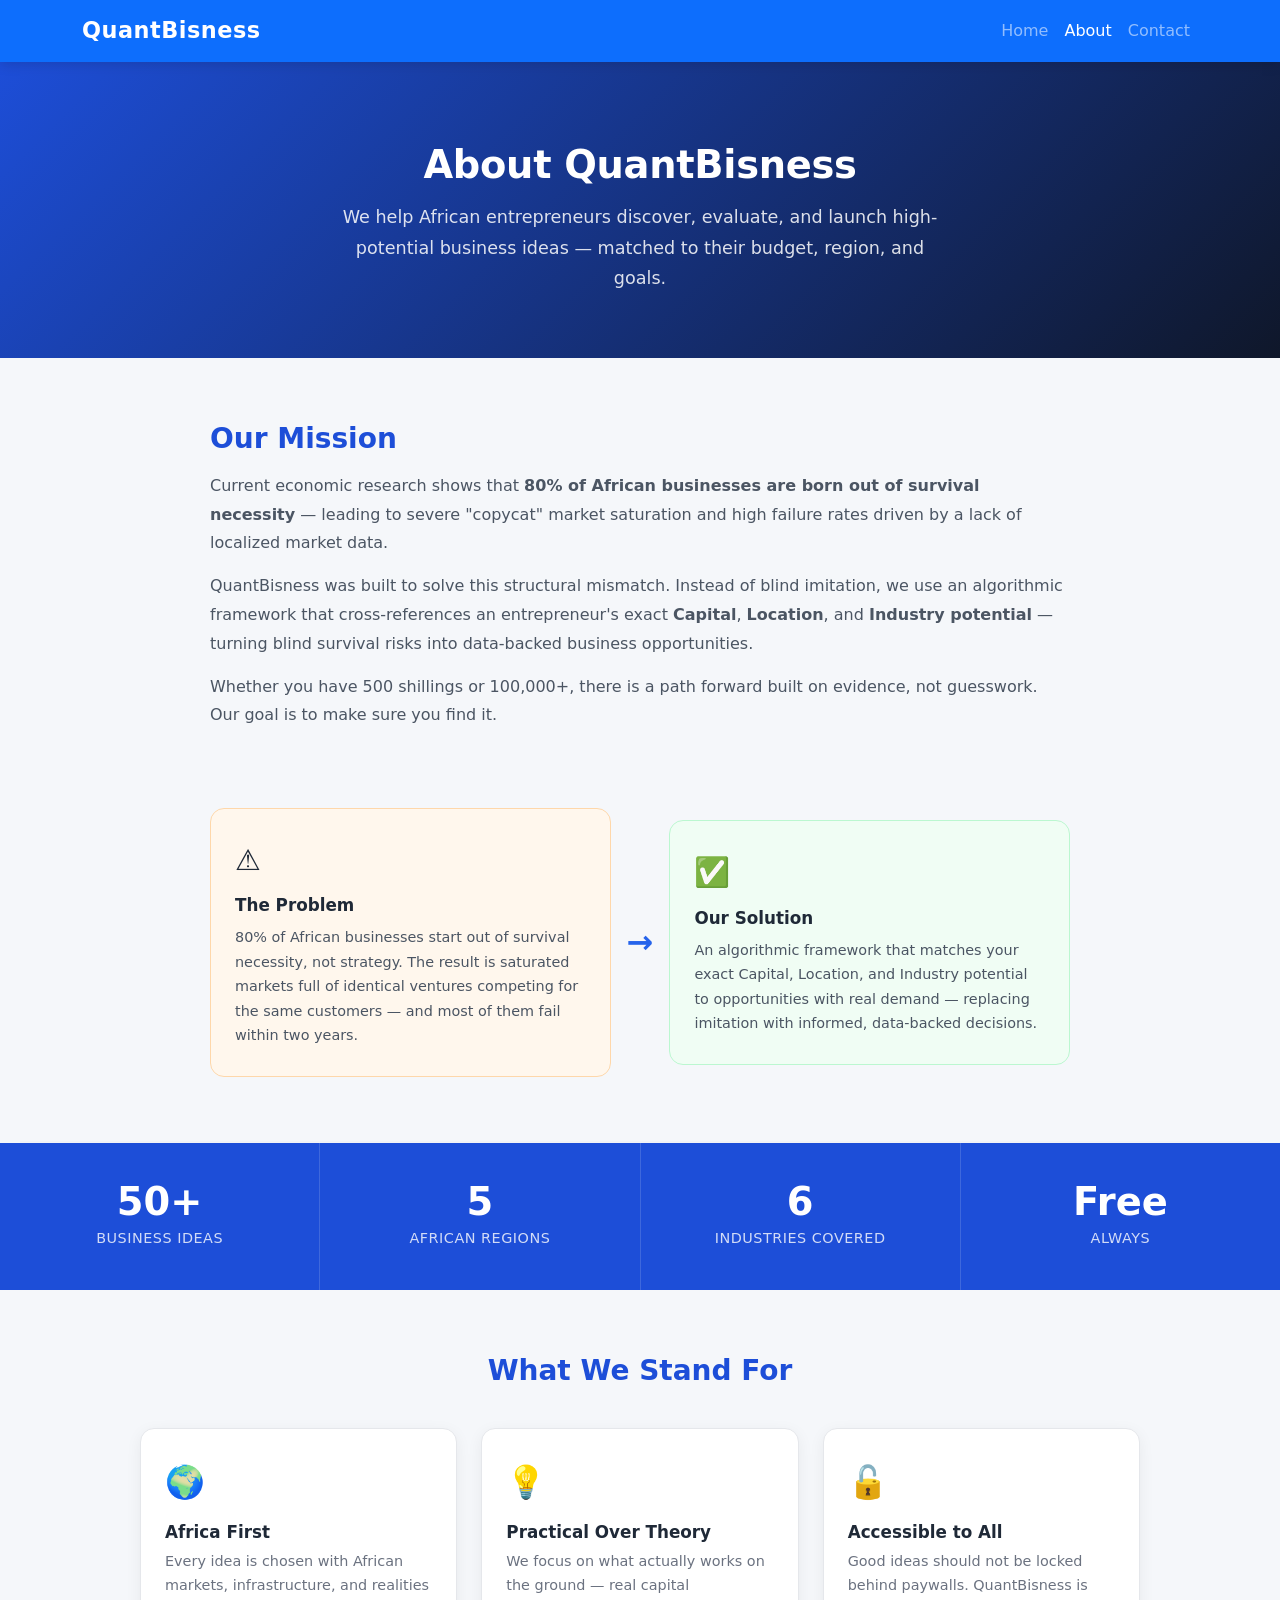
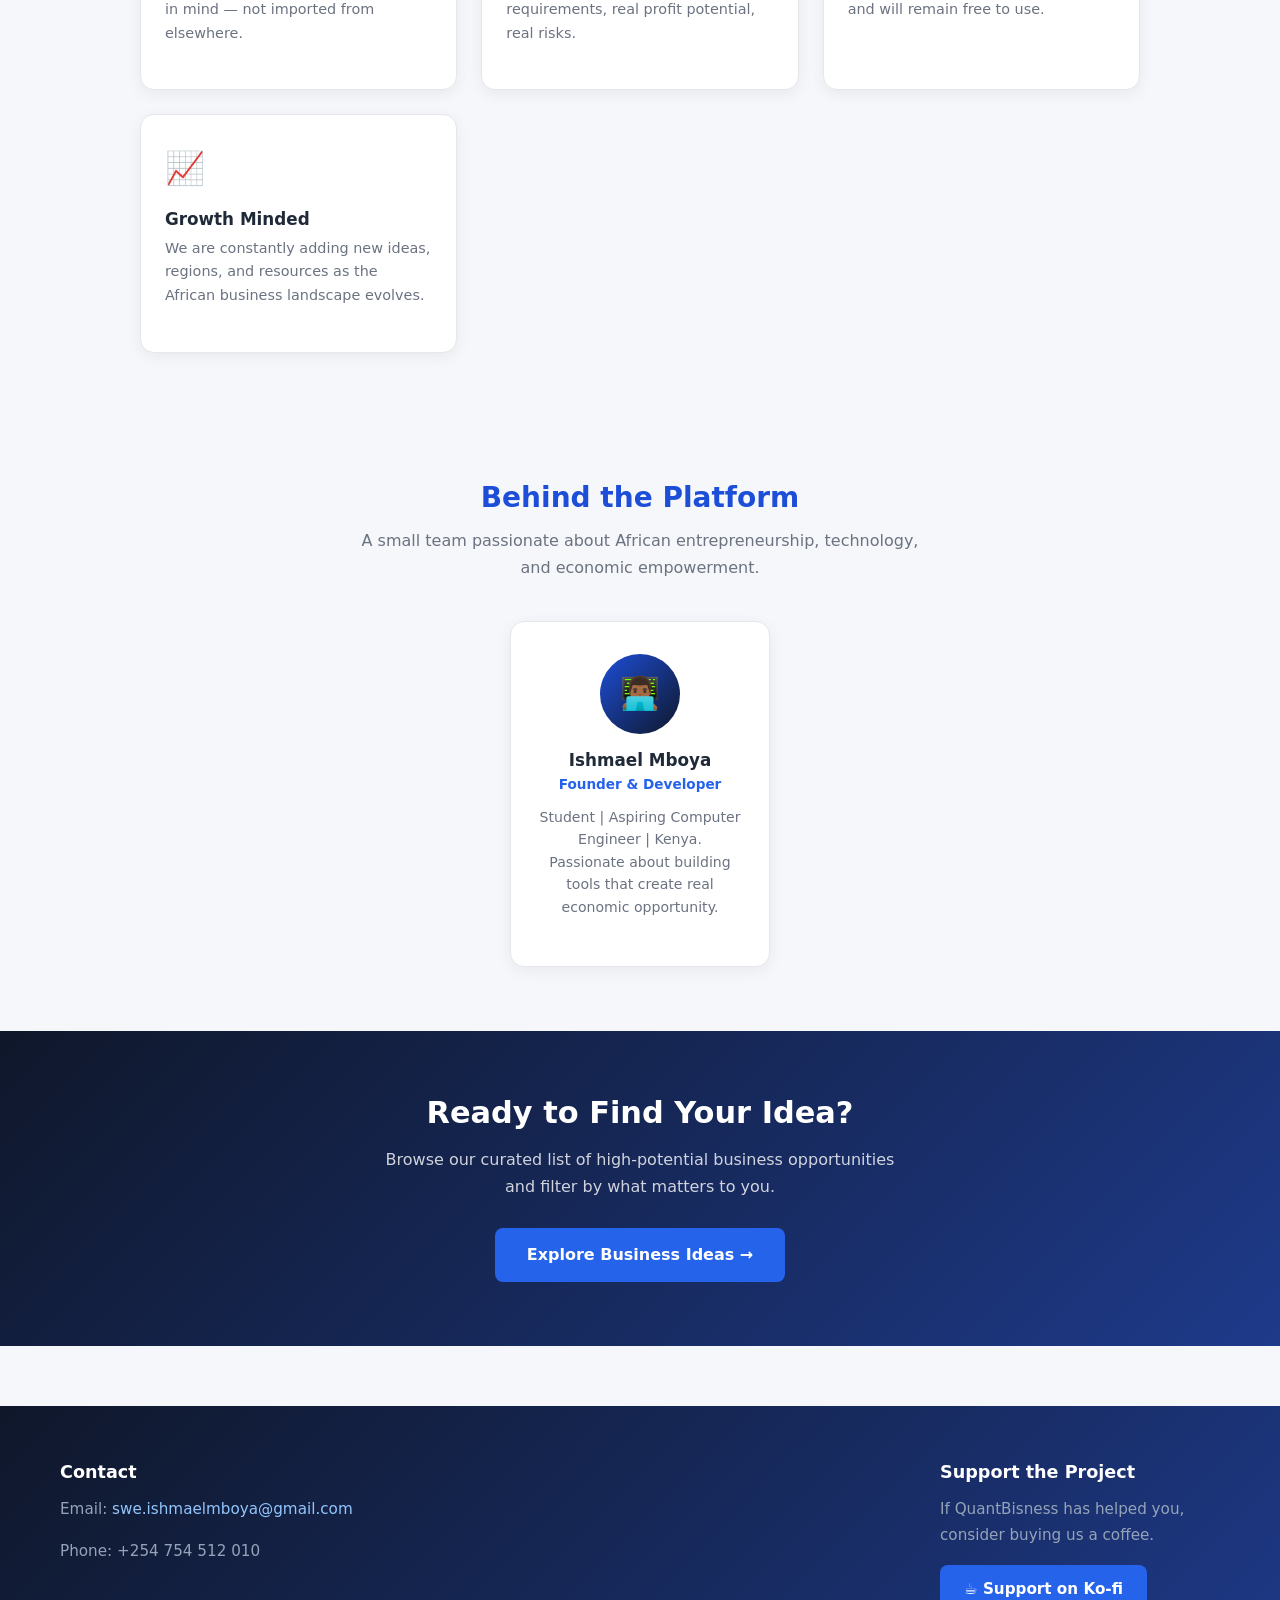
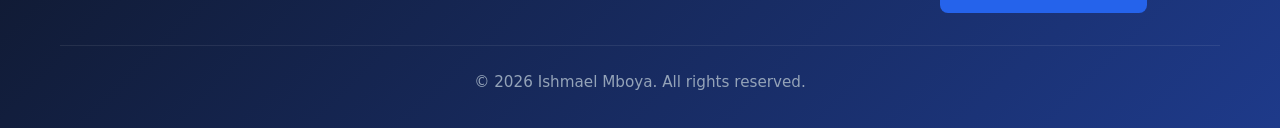
==== about.html @ 0c6d9328 "Add About page HTML structure This file contains the complete HTML structure for the About page of t" ====
<!DOCTYPE html>
<html lang="en">
<head>
  <meta charset="utf-8">
  <meta name="viewport" content="width=device-width, initial-scale=1">
  <title>About – QuantBisness</title>
  <link href="https://cdn.jsdelivr.net/npm/bootstrap@5.3.3/dist/css/bootstrap.min.css" rel="stylesheet">
  <link rel="stylesheet" href="styles.css">
  <style>
    /* ── About-page specific styles ── */

    .about-hero {
      background: linear-gradient(135deg, #1d4ed8 0%, #0f172a 100%);
      color: #fff;
      text-align: center;
      padding: 80px 20px 64px;
    }

    .about-hero h1 {
      font-size: 2.4rem;
      font-weight: 700;
      margin-bottom: 14px;
      letter-spacing: -0.3px;
    }

    .about-hero p {
      max-width: 600px;
      margin: 0 auto;
      font-size: 1.1rem;
      opacity: 0.85;
      line-height: 1.75;
    }

    /* ── Mission section ── */
    .about-section {
      max-width: 900px;
      margin: 0 auto;
      padding: 64px 20px;
    }

    .about-section h2 {
      font-size: 1.75rem;
      font-weight: 700;
      color: #1d4ed8;
      margin-bottom: 16px;
    }

    .about-section p {
      color: #4b5563;
      font-size: 1rem;
      line-height: 1.8;
      margin-bottom: 14px;
    }

    .divider {
      border: none;
      border-top: 2px solid #e5e7eb;
      margin: 0 20px;
    }

    /* ── Stats strip ── */
    .stats-strip {
      background: #1d4ed8;
      color: #fff;
      display: flex;
      justify-content: center;
      flex-wrap: wrap;
      gap: 0;
    }

    .stat-item {
      text-align: center;
      padding: 40px 48px;
      flex: 1;
      min-width: 160px;
      border-right: 1px solid rgba(255,255,255,0.15);
    }

    .stat-item:last-child {
      border-right: none;
    }

    .stat-number {
      font-size: 2.4rem;
      font-weight: 800;
      line-height: 1;
      margin-bottom: 6px;
    }

    .stat-label {
      font-size: 0.9rem;
      opacity: 0.8;
      text-transform: uppercase;
      letter-spacing: 0.5px;
    }

    /* ── Values grid ── */
    .values-section {
      background: #f5f7fa;
      padding: 64px 20px;
    }

    .values-section h2 {
      text-align: center;
      font-size: 1.75rem;
      font-weight: 700;
      color: #1d4ed8;
      margin-bottom: 40px;
    }

    .values-grid {
      display: grid;
      grid-template-columns: repeat(auto-fill, minmax(240px, 1fr));
      gap: 24px;
      max-width: 1000px;
      margin: 0 auto;
    }

    .value-card {
      background: #fff;
      border-radius: 14px;
      padding: 28px 24px;
      border: 1.5px solid #e5e7eb;
      box-shadow: 0 4px 16px rgba(0,0,0,0.06);
      transition: transform 0.2s ease, box-shadow 0.2s ease;
    }

    .value-card:hover {
      transform: translateY(-4px);
      box-shadow: 0 12px 30px rgba(0,0,0,0.1);
    }

    .value-icon {
      font-size: 2rem;
      margin-bottom: 14px;
    }

    .value-card h3 {
      font-size: 1.05rem;
      font-weight: 700;
      color: #1f2937;
      margin-bottom: 8px;
    }

    .value-card p {
      font-size: 0.9rem;
      color: #6b7280;
      line-height: 1.65;
    }

    /* ── Team section ── */
    .team-section {
      max-width: 900px;
      margin: 0 auto;
      padding: 64px 20px;
      text-align: center;
    }

    .team-section h2 {
      font-size: 1.75rem;
      font-weight: 700;
      color: #1d4ed8;
      margin-bottom: 12px;
    }

    .team-section > p {
      color: #6b7280;
      max-width: 560px;
      margin: 0 auto 40px;
      line-height: 1.7;
    }

    .team-grid {
      display: flex;
      justify-content: center;
      flex-wrap: wrap;
      gap: 32px;
    }

    .team-card {
      background: #fff;
      border-radius: 14px;
      padding: 32px 28px;
      border: 1.5px solid #e5e7eb;
      box-shadow: 0 4px 16px rgba(0,0,0,0.06);
      width: 260px;
      transition: transform 0.2s ease;
    }

    .team-card:hover {
      transform: translateY(-4px);
    }

    .team-avatar {
      width: 80px;
      height: 80px;
      border-radius: 50%;
      background: linear-gradient(135deg, #1d4ed8, #0f172a);
      display: flex;
      align-items: center;
      justify-content: center;
      font-size: 2rem;
      margin: 0 auto 16px;
      color: #fff;
    }

    .team-card h3 {
      font-size: 1.05rem;
      font-weight: 700;
      color: #1f2937;
      margin-bottom: 4px;
    }

    .team-card .role {
      font-size: 0.85rem;
      color: #2563eb;
      font-weight: 600;
      margin-bottom: 10px;
    }

    .team-card p {
      font-size: 0.88rem;
      color: #6b7280;
      line-height: 1.6;
    }

    /* ── CTA banner ── */
    .about-cta {
      background: linear-gradient(135deg, #0f172a 0%, #1e3a8a 100%);
      color: #fff;
      text-align: center;
      padding: 64px 20px;
    }

    .about-cta h2 {
      font-size: 1.9rem;
      font-weight: 700;
      margin-bottom: 14px;
    }

    .about-cta p {
      opacity: 0.8;
      max-width: 520px;
      margin: 0 auto 28px;
      font-size: 1rem;
      line-height: 1.7;
    }

    .about-cta .btn-primary {
      font-size: 1rem;
      padding: 14px 32px;
    }

    /* ── Problem / Solution ── */
    .problem-solution {
      display: flex;
      align-items: center;
      justify-content: center;
      gap: 16px;
      flex-wrap: wrap;
      max-width: 900px;
      margin: 0 auto;
      padding: 0 20px 64px;
    }

    .ps-card {
      flex: 1;
      min-width: 240px;
      border-radius: 14px;
      padding: 28px 24px;
      border: 1.5px solid #e5e7eb;
    }

    .ps-card.problem {
      background: #fff7ed;
      border-color: #fed7aa;
    }

    .ps-card.solution {
      background: #f0fdf4;
      border-color: #bbf7d0;
    }

    .ps-icon {
      font-size: 1.8rem;
      margin-bottom: 12px;
    }

    .ps-card h3 {
      font-size: 1.05rem;
      font-weight: 700;
      margin-bottom: 10px;
      color: #1f2937;
    }

    .ps-card p {
      font-size: 0.9rem;
      color: #4b5563;
      line-height: 1.7;
      margin: 0;
    }

    .ps-arrow {
      font-size: 2rem;
      color: #2563eb;
      font-weight: 700;
      flex-shrink: 0;
    }

    @media (max-width: 640px) {
      .about-hero h1 { font-size: 1.7rem; }
      .stat-item { padding: 30px 24px; }
      .about-cta h2 { font-size: 1.5rem; }
      .ps-arrow { transform: rotate(90deg); }
    }
  </style>
</head>
<body>

  <!-- ── Navbar ──────────────────────────────────────────── -->
  <nav class="navbar navbar-expand-lg navbar-dark bg-primary">
    <div class="container">
      <a class="navbar-brand" href="index.html">QuantBisness</a>

      <button class="navbar-toggler" type="button"
        data-bs-toggle="collapse"
        data-bs-target="#mainNav"
        aria-controls="mainNav"
        aria-expanded="false"
        aria-label="Toggle navigation">
        <span class="navbar-toggler-icon"></span>
      </button>

      <div class="collapse navbar-collapse" id="mainNav">
        <ul class="navbar-nav ms-auto">
          <li class="nav-item"><a class="nav-link" href="index.html">Home</a></li>
          <li class="nav-item"><a class="nav-link active" aria-current="page" href="about.html">About</a></li>
          <li class="nav-item"><a class="nav-link" href="index.html#contact">Contact</a></li>
        </ul>
      </div>
    </div>
  </nav>

  <!-- ── Hero ────────────────────────────────────────────── -->
  <section class="about-hero">
    <h1>About QuantBisness</h1>
    <p>
      We help African entrepreneurs discover, evaluate, and launch
      high-potential business ideas — matched to their budget, region, and goals.
    </p>
  </section>

  <!-- ── Mission ─────────────────────────────────────────── -->
  <section class="about-section">
    <h2>Our Mission</h2>
    <p>
      Current economic research shows that <strong>80% of African businesses are born out of
      survival necessity</strong> — leading to severe "copycat" market saturation and high failure
      rates driven by a lack of localized market data.
    </p>
    <p>
      QuantBisness was built to solve this structural mismatch. Instead of blind imitation,
      we use an algorithmic framework that cross-references an entrepreneur's exact
      <strong>Capital</strong>, <strong>Location</strong>, and <strong>Industry potential</strong>
      — turning blind survival risks into data-backed business opportunities.
    </p>
    <p>
      Whether you have 500 shillings or 100,000+, there is a path forward built on evidence,
      not guesswork. Our goal is to make sure you find it.
    </p>
  </section>

  <!-- ── Problem / Solution ──────────────────────────────── -->
  <div class="problem-solution">
    <div class="ps-card problem">
      <div class="ps-icon">⚠️</div>
      <h3>The Problem</h3>
      <p>
        80% of African businesses start out of survival necessity, not strategy.
        The result is saturated markets full of identical ventures competing for
        the same customers — and most of them fail within two years.
      </p>
    </div>
    <div class="ps-arrow">→</div>
    <div class="ps-card solution">
      <div class="ps-icon">✅</div>
      <h3>Our Solution</h3>
      <p>
        An algorithmic framework that matches your exact Capital, Location, and
        Industry potential to opportunities with real demand — replacing imitation
        with informed, data-backed decisions.
      </p>
    </div>
  </div>

  <hr class="divider">

  <!-- ── Stats ───────────────────────────────────────────── -->
  <div class="stats-strip">
    <div class="stat-item">
      <div class="stat-number">50+</div>
      <div class="stat-label">Business Ideas</div>
    </div>
    <div class="stat-item">
      <div class="stat-number">5</div>
      <div class="stat-label">African Regions</div>
    </div>
    <div class="stat-item">
      <div class="stat-number">6</div>
      <div class="stat-label">Industries Covered</div>
    </div>
    <div class="stat-item">
      <div class="stat-number">Free</div>
      <div class="stat-label">Always</div>
    </div>
  </div>

  <!-- ── Values ──────────────────────────────────────────── -->
  <div class="values-section">
    <h2>What We Stand For</h2>
    <div class="values-grid">
      <div class="value-card">
        <div class="value-icon">🌍</div>
        <h3>Africa First</h3>
        <p>Every idea is chosen with African markets, infrastructure, and realities in mind — not imported from elsewhere.</p>
      </div>
      <div class="value-card">
        <div class="value-icon">💡</div>
        <h3>Practical Over Theory</h3>
        <p>We focus on what actually works on the ground — real capital requirements, real profit potential, real risks.</p>
      </div>
      <div class="value-card">
        <div class="value-icon">🔓</div>
        <h3>Accessible to All</h3>
        <p>Good ideas should not be locked behind paywalls. QuantBisness is and will remain free to use.</p>
      </div>
      <div class="value-card">
        <div class="value-icon">📈</div>
        <h3>Growth Minded</h3>
        <p>We are constantly adding new ideas, regions, and resources as the African business landscape evolves.</p>
      </div>
    </div>
  </div>

  <!-- ── Team ────────────────────────────────────────────── -->
  <section class="team-section">
    <h2>Behind the Platform</h2>
    <p>A small team passionate about African entrepreneurship, technology, and economic empowerment.</p>

    <div class="team-grid">
      <div class="team-card">
        <div class="team-avatar">👨🏾‍💻</div>
        <h3>Ishmael Mboya</h3>
        <div class="role">Founder & Developer</div>
        <p>Student | Aspiring Computer Engineer | Kenya. Passionate about building tools that create real economic opportunity.</p>
      </div>
    </div>
  </section>

  <!-- ── CTA ─────────────────────────────────────────────── -->
  <div class="about-cta">
    <h2>Ready to Find Your Idea?</h2>
    <p>Browse our curated list of high-potential business opportunities and filter by what matters to you.</p>
    <a href="index.html">
      <button class="btn-primary">Explore Business Ideas →</button>
    </a>
  </div>

  <!-- ── Footer ───────────────────────────────────────────── -->
  <footer class="footer" id="contact">
    <div class="footer-content">
      <div>
        <h3>Contact</h3>
        <p>Email: <a href="mailto:swe.ishmaelmboya@gmail.com">swe.ishmaelmboya@gmail.com</a></p>
        <p>Phone: +254 754 512 010</p>
      </div>

      <div class="cta">
        <h3>Support the Project</h3>
        <p>If QuantBisness has helped you, consider buying us a coffee.</p>
        <a href="https://ko-fi.com/ishmaelquant" target="_blank" rel="noopener noreferrer">
          <button class="btn-primary">☕ Support on Ko-fi</button>
        </a>
      </div>
    </div>

    <p class="copyright">© 2026 Ishmael Mboya. All rights reserved.</p>
  </footer>

  <script src="https://cdn.jsdelivr.net/npm/bootstrap@5.3.3/dist/js/bootstrap.bundle.min.js"></script>
</body>
</html>
---- styles.css ----
/* ── Reset & Base ─────────────────────────────────────────── */
*, *::before, *::after {
  box-sizing: border-box;
  margin: 0;
  padding: 0;
}

body {
  font-family: 'Segoe UI', system-ui, -apple-system, sans-serif;
  background: #f5f7fa;
  color: #1f2937;
  line-height: 1.6;
}

/* ── Navbar ───────────────────────────────────────────────── */
.navbar {
  box-shadow: 0 2px 12px rgba(0, 0, 0, 0.15);
}

.navbar-brand {
  font-size: 1.4rem;
  font-weight: 700;
  letter-spacing: 0.5px;
}

/* ── Hero / Search Section ────────────────────────────────── */
.search-info {
  background: linear-gradient(135deg, #1d4ed8 0%, #0f172a 100%);
  color: #fff;
  text-align: center;
  padding: 64px 20px 48px;
}

.search-info h1 {
  font-size: 2.2rem;
  font-weight: 700;
  margin-bottom: 12px;
  letter-spacing: -0.3px;
}

.search-text {
  max-width: 640px;
  margin: 0 auto 8px;
  font-size: 1.05rem;
  opacity: 0.88;
  line-height: 1.7;
}

.search-info .top-results-note {
  font-size: 0.9rem;
  opacity: 0.7;
  margin-bottom: 28px;
}

.search-box {
  display: flex;
  margin: 0 auto;
  max-width: 560px;
  border-radius: 10px;
  overflow: hidden;
  box-shadow: 0 4px 20px rgba(0, 0, 0, 0.25);
}

.search-box input {
  flex: 1;
  padding: 14px 18px;
  font-size: 1rem;
  border: none;
  outline: none;
  color: #1f2937;
}

.search-box button {
  padding: 14px 22px;
  background: #2563eb;
  color: #fff;
  border: none;
  font-size: 1.1rem;
  cursor: pointer;
  transition: background 0.2s ease;
}

.search-box button:hover {
  background: #1d4ed8;
}

/* ── Filter Bar ───────────────────────────────────────────── */
.filter-bar {
  display: flex;
  gap: 12px;
  justify-content: center;
  flex-wrap: wrap;
  padding: 20px 20px 8px;
  background: #fff;
  border-bottom: 1px solid #e5e7eb;
  position: sticky;
  top: 0;
  z-index: 10;
  box-shadow: 0 2px 8px rgba(0, 0, 0, 0.06);
}

.filter-bar select {
  padding: 10px 14px;
  min-width: 165px;
  border: 1.5px solid #d1d5db;
  border-radius: 8px;
  background: #fff;
  font-size: 0.9rem;
  color: #374151;
  cursor: pointer;
  transition: border-color 0.2s ease, box-shadow 0.2s ease;
  appearance: none;
  background-image: url("data:image/svg+xml,%3Csvg xmlns='http://www.w3.org/2000/svg' width='12' height='12' viewBox='0 0 12 12'%3E%3Cpath fill='%236b7280' d='M6 8L1 3h10z'/%3E%3C/svg%3E");
  background-repeat: no-repeat;
  background-position: right 12px center;
  padding-right: 32px;
}

.filter-bar select:focus {
  border-color: #2563eb;
  box-shadow: 0 0 0 3px rgba(37, 99, 235, 0.15);
  outline: none;
}

/* ── Cards Grid ───────────────────────────────────────────── */
.idea-grid {
  display: grid;
  grid-template-columns: repeat(auto-fill, minmax(280px, 1fr));
  gap: 24px;
  max-width: 1160px;
  margin: 0 auto;
  padding: 32px 20px 0;
}

.idea-grid:last-of-type {
  padding-bottom: 48px;
}

/* ── Individual Card ──────────────────────────────────────── */
.idea-card {
  background: #fff;
  border-radius: 14px;
  overflow: hidden;
  box-shadow: 0 4px 16px rgba(0, 0, 0, 0.07);
  border: 1.5px solid #e5e7eb;
  transition: transform 0.25s ease, box-shadow 0.25s ease, border-color 0.25s ease;
  display: flex;
  flex-direction: column;
}

.idea-card:hover {
  transform: translateY(-6px);
  box-shadow: 0 16px 40px rgba(0, 0, 0, 0.13);
  border-color: #2563eb;
}

.idea-card img {
  width: 100%;
  height: 180px;
  object-fit: cover;
}

.idea-content {
  padding: 18px 16px 20px;
  display: flex;
  flex-direction: column;
  flex: 1;
}

.idea-content h3 {
  font-size: 1.05rem;
  font-weight: 700;
  color: #1d4ed8;
  margin-bottom: 8px;
}

.idea-content p {
  font-size: 0.88rem;
  color: #6b7280;
  line-height: 1.65;
  flex: 1;
  margin-bottom: 16px;
  display: -webkit-box;
  -webkit-line-clamp: 3;
  -webkit-box-orient: vertical;
  overflow: hidden;
}

.idea-btn {
  display: inline-block;
  padding: 9px 16px;
  background: #2563eb;
  color: #fff;
  border-radius: 8px;
  font-size: 0.85rem;
  font-weight: 600;
  text-decoration: none;
  text-align: center;
  transition: background 0.2s ease, transform 0.15s ease;
  align-self: flex-start;
}

.idea-btn:hover {
  background: #1d4ed8;
  transform: translateY(-1px);
  color: #fff;
}

/* ── No Results Message ───────────────────────────────────── */
#no-results {
  text-align: center;
  padding: 60px 20px;
  color: #9ca3af;
  font-size: 1.1rem;
  display: none;
  grid-column: 1 / -1;
}

/* ── Footer ───────────────────────────────────────────────── */
.footer {
  background: linear-gradient(135deg, #0f172a 0%, #1e3a8a 100%);
  color: #e2e8f0;
  padding: 56px 40px 32px;
  margin-top: 60px;
}

.footer-content {
  display: flex;
  justify-content: space-between;
  flex-wrap: wrap;
  gap: 32px;
  max-width: 1160px;
  margin: 0 auto 32px;
}

.footer h3 {
  font-size: 1.1rem;
  font-weight: 700;
  color: #fff;
  margin-bottom: 14px;
}

.footer p {
  line-height: 1.7;
  color: #94a3b8;
  font-size: 0.95rem;
}

.footer a {
  color: #93c5fd;
  text-decoration: none;
}

.footer a:hover {
  color: #fff;
}

.cta p {
  max-width: 280px;
  margin-bottom: 16px;
}

.btn-primary {
  background: #2563eb;
  color: #fff;
  border: none;
  padding: 12px 24px;
  border-radius: 8px;
  font-size: 0.95rem;
  font-weight: 600;
  cursor: pointer;
  transition: background 0.2s ease, transform 0.15s ease;
}

.btn-primary:hover {
  background: #1d4ed8;
  transform: translateY(-1px);
}

.copyright {
  text-align: center;
  color: #64748b;
  font-size: 0.85rem;
  padding-top: 24px;
  border-top: 1px solid rgba(255, 255, 255, 0.08);
  max-width: 1160px;
  margin: 0 auto;
}

/* ── Responsive ───────────────────────────────────────────── */
@media (max-width: 640px) {
  .search-info {
    padding: 48px 16px 36px;
  }

  .search-info h1 {
    font-size: 1.6rem;
  }

  .footer {
    padding: 40px 20px 24px;
  }

  .footer-content {
    flex-direction: column;
  }
}
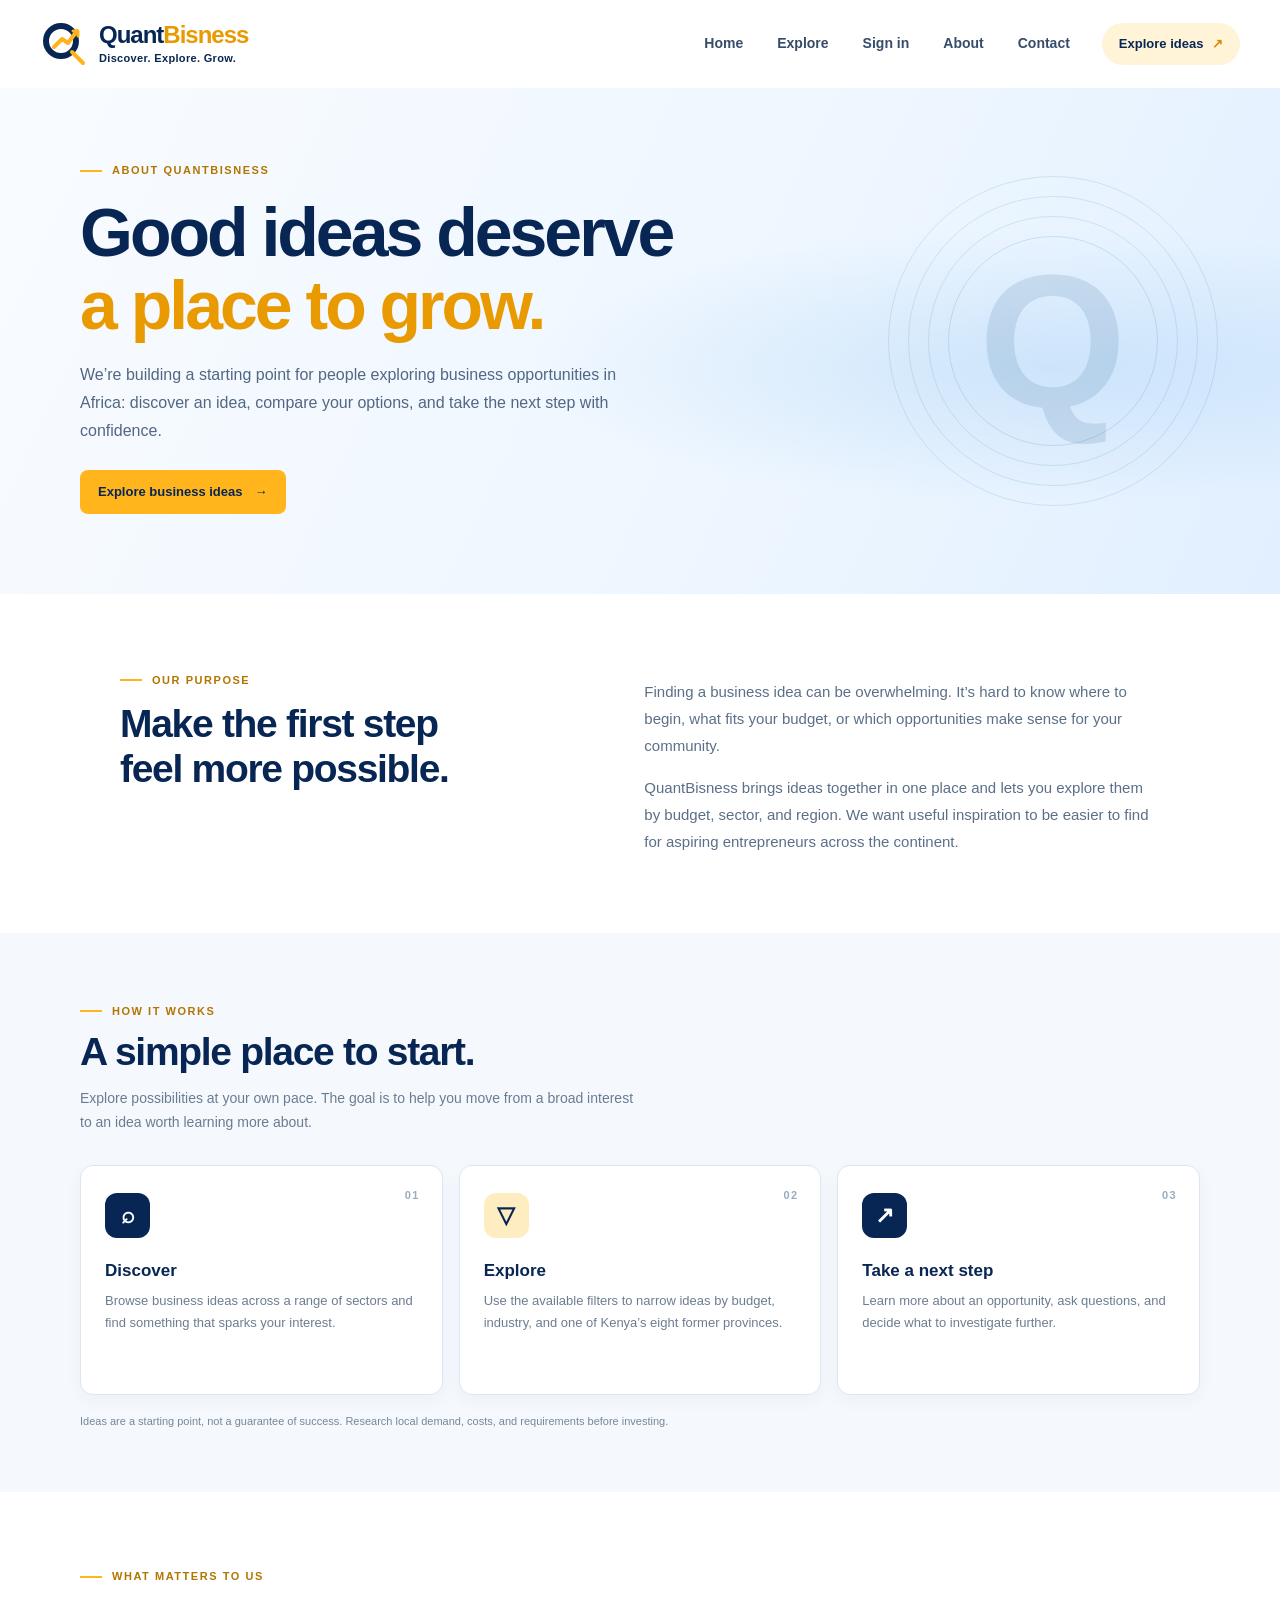
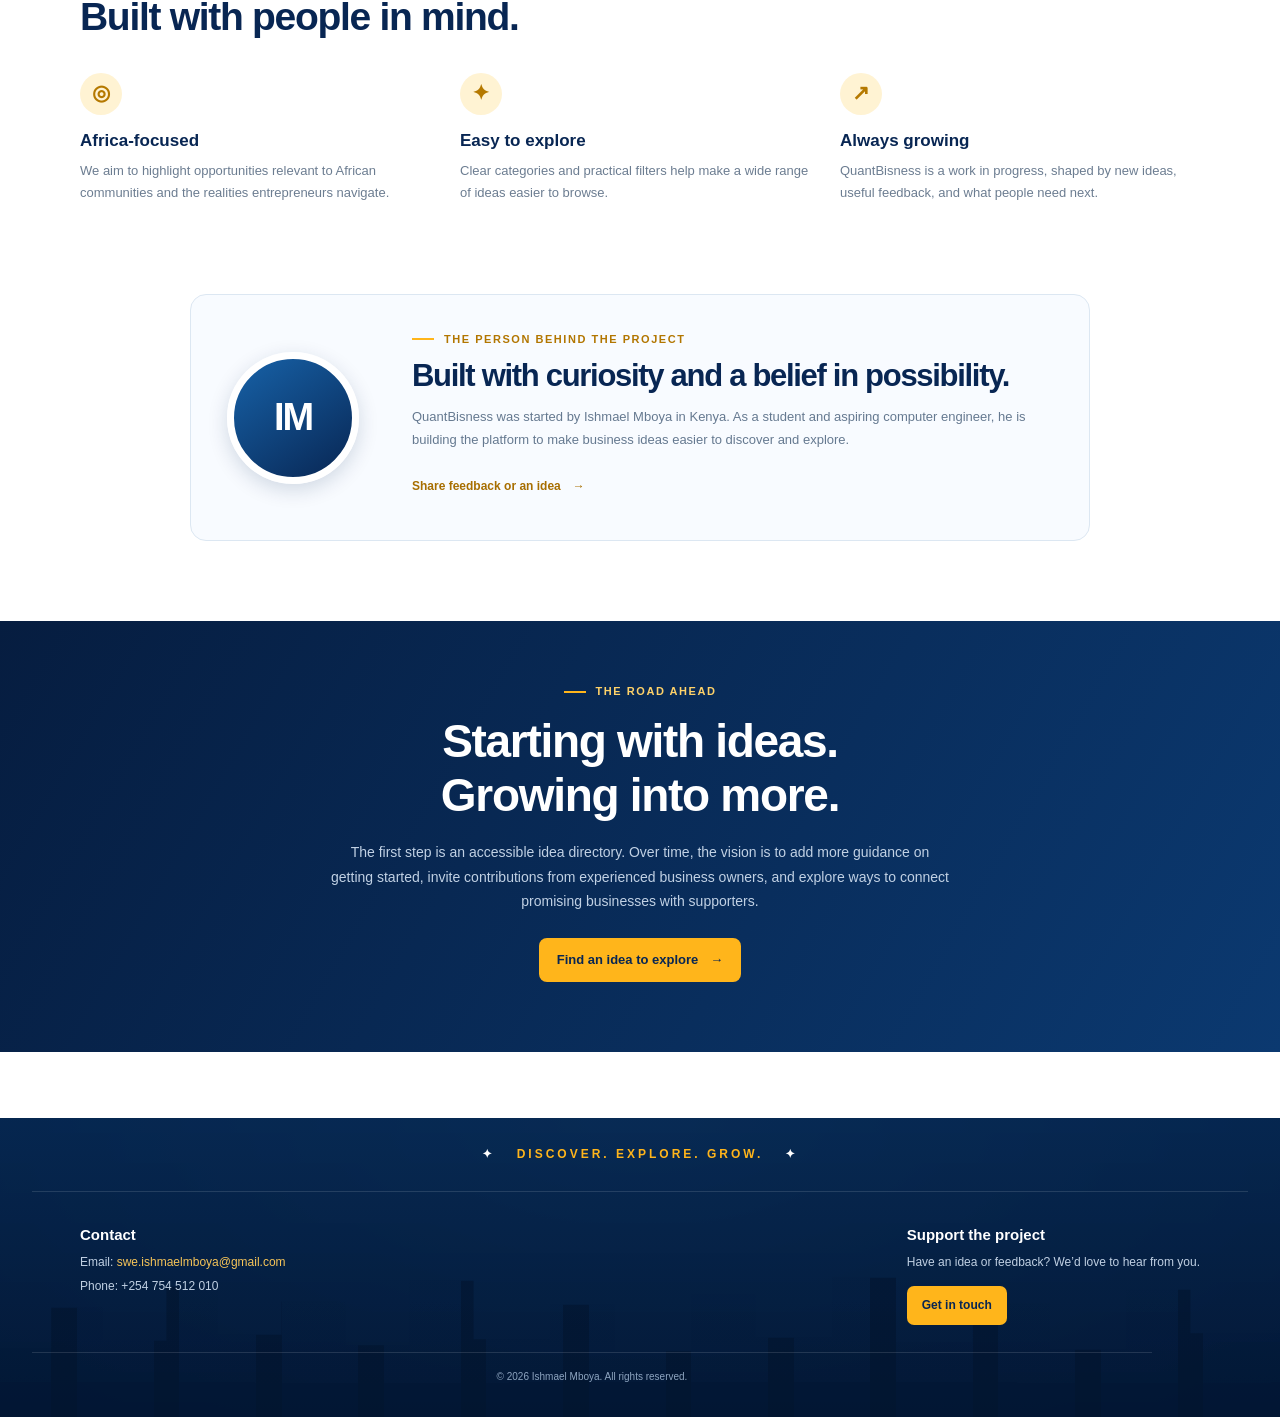
==== commit 1a4bd2fb: "Updated the website to its core function: exploring ideas ans seeing how to set them up" ====
--- a/about.html
+++ b/about.html
@@ -3,490 +3,148 @@
 <head>
   <meta charset="utf-8">
   <meta name="viewport" content="width=device-width, initial-scale=1">
-  <title>About – QuantBisness</title>
-  <link href="https://cdn.jsdelivr.net/npm/bootstrap@5.3.3/dist/css/bootstrap.min.css" rel="stylesheet">
+  <meta name="description" content="Learn about QuantBisness, a project helping people discover and explore business ideas for African markets.">
+  <title>About QuantBisness | Discover. Explore. Grow.</title>
+  <link rel="canonical" href="https://ishmael-quant.github.io/QuantBisness/about.html">
+  <meta property="og:type" content="website">
+  <meta property="og:site_name" content="QuantBisness">
+  <meta property="og:title" content="About QuantBisness | Discover. Explore. Grow.">
+  <meta property="og:description" content="Learn about QuantBisness, a project helping people discover and explore business ideas for African markets.">
+  <meta property="og:url" content="https://ishmael-quant.github.io/QuantBisness/about.html">
   <link rel="stylesheet" href="styles.css">
-  <style>
-    /* ── About-page specific styles ── */
-
-    .about-hero {
-      background: linear-gradient(135deg, #1d4ed8 0%, #0f172a 100%);
-      color: #fff;
-      text-align: center;
-      padding: 80px 20px 64px;
-    }
-
-    .about-hero h1 {
-      font-size: 2.4rem;
-      font-weight: 700;
-      margin-bottom: 14px;
-      letter-spacing: -0.3px;
-    }
-
-    .about-hero p {
-      max-width: 600px;
-      margin: 0 auto;
-      font-size: 1.1rem;
-      opacity: 0.85;
-      line-height: 1.75;
-    }
-
-    /* ── Mission section ── */
-    .about-section {
-      max-width: 900px;
-      margin: 0 auto;
-      padding: 64px 20px;
-    }
-
-    .about-section h2 {
-      font-size: 1.75rem;
-      font-weight: 700;
-      color: #1d4ed8;
-      margin-bottom: 16px;
-    }
-
-    .about-section p {
-      color: #4b5563;
-      font-size: 1rem;
-      line-height: 1.8;
-      margin-bottom: 14px;
-    }
-
-    .divider {
-      border: none;
-      border-top: 2px solid #e5e7eb;
-      margin: 0 20px;
-    }
-
-    /* ── Stats strip ── */
-    .stats-strip {
-      background: #1d4ed8;
-      color: #fff;
-      display: flex;
-      justify-content: center;
-      flex-wrap: wrap;
-      gap: 0;
-    }
-
-    .stat-item {
-      text-align: center;
-      padding: 40px 48px;
-      flex: 1;
-      min-width: 160px;
-      border-right: 1px solid rgba(255,255,255,0.15);
-    }
-
-    .stat-item:last-child {
-      border-right: none;
-    }
-
-    .stat-number {
-      font-size: 2.4rem;
-      font-weight: 800;
-      line-height: 1;
-      margin-bottom: 6px;
-    }
-
-    .stat-label {
-      font-size: 0.9rem;
-      opacity: 0.8;
-      text-transform: uppercase;
-      letter-spacing: 0.5px;
-    }
-
-    /* ── Values grid ── */
-    .values-section {
-      background: #f5f7fa;
-      padding: 64px 20px;
-    }
-
-    .values-section h2 {
-      text-align: center;
-      font-size: 1.75rem;
-      font-weight: 700;
-      color: #1d4ed8;
-      margin-bottom: 40px;
-    }
-
-    .values-grid {
-      display: grid;
-      grid-template-columns: repeat(auto-fill, minmax(240px, 1fr));
-      gap: 24px;
-      max-width: 1000px;
-      margin: 0 auto;
-    }
-
-    .value-card {
-      background: #fff;
-      border-radius: 14px;
-      padding: 28px 24px;
-      border: 1.5px solid #e5e7eb;
-      box-shadow: 0 4px 16px rgba(0,0,0,0.06);
-      transition: transform 0.2s ease, box-shadow 0.2s ease;
-    }
-
-    .value-card:hover {
-      transform: translateY(-4px);
-      box-shadow: 0 12px 30px rgba(0,0,0,0.1);
-    }
-
-    .value-icon {
-      font-size: 2rem;
-      margin-bottom: 14px;
-    }
-
-    .value-card h3 {
-      font-size: 1.05rem;
-      font-weight: 700;
-      color: #1f2937;
-      margin-bottom: 8px;
-    }
-
-    .value-card p {
-      font-size: 0.9rem;
-      color: #6b7280;
-      line-height: 1.65;
-    }
-
-    /* ── Team section ── */
-    .team-section {
-      max-width: 900px;
-      margin: 0 auto;
-      padding: 64px 20px;
-      text-align: center;
-    }
-
-    .team-section h2 {
-      font-size: 1.75rem;
-      font-weight: 700;
-      color: #1d4ed8;
-      margin-bottom: 12px;
-    }
-
-    .team-section > p {
-      color: #6b7280;
-      max-width: 560px;
-      margin: 0 auto 40px;
-      line-height: 1.7;
-    }
-
-    .team-grid {
-      display: flex;
-      justify-content: center;
-      flex-wrap: wrap;
-      gap: 32px;
-    }
-
-    .team-card {
-      background: #fff;
-      border-radius: 14px;
-      padding: 32px 28px;
-      border: 1.5px solid #e5e7eb;
-      box-shadow: 0 4px 16px rgba(0,0,0,0.06);
-      width: 260px;
-      transition: transform 0.2s ease;
-    }
-
-    .team-card:hover {
-      transform: translateY(-4px);
-    }
-
-    .team-avatar {
-      width: 80px;
-      height: 80px;
-      border-radius: 50%;
-      background: linear-gradient(135deg, #1d4ed8, #0f172a);
-      display: flex;
-      align-items: center;
-      justify-content: center;
-      font-size: 2rem;
-      margin: 0 auto 16px;
-      color: #fff;
-    }
-
-    .team-card h3 {
-      font-size: 1.05rem;
-      font-weight: 700;
-      color: #1f2937;
-      margin-bottom: 4px;
-    }
-
-    .team-card .role {
-      font-size: 0.85rem;
-      color: #2563eb;
-      font-weight: 600;
-      margin-bottom: 10px;
-    }
-
-    .team-card p {
-      font-size: 0.88rem;
-      color: #6b7280;
-      line-height: 1.6;
-    }
-
-    /* ── CTA banner ── */
-    .about-cta {
-      background: linear-gradient(135deg, #0f172a 0%, #1e3a8a 100%);
-      color: #fff;
-      text-align: center;
-      padding: 64px 20px;
-    }
-
-    .about-cta h2 {
-      font-size: 1.9rem;
-      font-weight: 700;
-      margin-bottom: 14px;
-    }
-
-    .about-cta p {
-      opacity: 0.8;
-      max-width: 520px;
-      margin: 0 auto 28px;
-      font-size: 1rem;
-      line-height: 1.7;
-    }
-
-    .about-cta .btn-primary {
-      font-size: 1rem;
-      padding: 14px 32px;
-    }
-
-    /* ── Problem / Solution ── */
-    .problem-solution {
-      display: flex;
-      align-items: center;
-      justify-content: center;
-      gap: 16px;
-      flex-wrap: wrap;
-      max-width: 900px;
-      margin: 0 auto;
-      padding: 0 20px 64px;
-    }
-
-    .ps-card {
-      flex: 1;
-      min-width: 240px;
-      border-radius: 14px;
-      padding: 28px 24px;
-      border: 1.5px solid #e5e7eb;
-    }
-
-    .ps-card.problem {
-      background: #fff7ed;
-      border-color: #fed7aa;
-    }
-
-    .ps-card.solution {
-      background: #f0fdf4;
-      border-color: #bbf7d0;
-    }
-
-    .ps-icon {
-      font-size: 1.8rem;
-      margin-bottom: 12px;
-    }
-
-    .ps-card h3 {
-      font-size: 1.05rem;
-      font-weight: 700;
-      margin-bottom: 10px;
-      color: #1f2937;
-    }
-
-    .ps-card p {
-      font-size: 0.9rem;
-      color: #4b5563;
-      line-height: 1.7;
-      margin: 0;
-    }
-
-    .ps-arrow {
-      font-size: 2rem;
-      color: #2563eb;
-      font-weight: 700;
-      flex-shrink: 0;
-    }
-
-    @media (max-width: 640px) {
-      .about-hero h1 { font-size: 1.7rem; }
-      .stat-item { padding: 30px 24px; }
-      .about-cta h2 { font-size: 1.5rem; }
-      .ps-arrow { transform: rotate(90deg); }
-    }
-  </style>
 </head>
 <body>
+  <header class="site-header">
+    <a class="brand" href="index.html" aria-label="QuantBisness home">
+      <span class="brand-mark" aria-hidden="true">
+        <svg viewBox="0 0 48 48" role="img">
+          <circle cx="21" cy="21" r="15" fill="none" stroke="currentColor" stroke-width="6"/>
+          <path d="m32 32 11 11M14 27l8-8 6 4 9-12" fill="none" stroke="#ffb31a" stroke-linecap="round" stroke-linejoin="round" stroke-width="4"/>
+          <path d="M33 11h5v5" fill="none" stroke="#ffb31a" stroke-linecap="round" stroke-linejoin="round" stroke-width="3"/>
+        </svg>
+      </span>
+      <span class="brand-copy"><strong>Quant<span>Bisness</span></strong><small>Discover. Explore. Grow.</small></span>
+    </a>
+    <nav class="main-nav" aria-label="Main navigation">
+      <a href="index.html">Home</a>
+      <a href="ideas.html">Explore</a>
+      <a href="account.html#sign-in" data-auth-link="sign-in">Sign in</a>
+      <a href="account.html" data-auth-link="account" hidden>My account</a>
+      <a href="about.html" aria-current="page">About</a>
+      <a href="index.html#contact">Contact</a>
+    </nav>
+    <a class="header-cta" href="ideas.html">Explore ideas <span aria-hidden="true">↗</span></a>
+  </header>
 
-  <!-- ── Navbar ──────────────────────────────────────────── -->
-  <nav class="navbar navbar-expand-lg navbar-dark bg-primary">
-    <div class="container">
-      <a class="navbar-brand" href="index.html">QuantBisness</a>
+  <main>
+    <section class="about-hero">
+      <div class="about-hero-inner">
+        <p class="eyebrow"><span></span> About QuantBisness</p>
+        <h1>Good ideas deserve<br><span>a place to grow.</span></h1>
+        <p>We’re building a starting point for people exploring business opportunities in Africa: discover an idea, compare your options, and take the next step with confidence.</p>
+        <a class="about-hero-link" href="ideas.html">Explore business ideas <span aria-hidden="true">→</span></a>
+      </div>
+      <div class="about-hero-decoration" aria-hidden="true"><span>Q</span><i></i><i></i><i></i></div>
+    </section>
 
-      <button class="navbar-toggler" type="button"
-        data-bs-toggle="collapse"
-        data-bs-target="#mainNav"
-        aria-controls="mainNav"
-        aria-expanded="false"
-        aria-label="Toggle navigation">
-        <span class="navbar-toggler-icon"></span>
-      </button>
+    <section class="about-intro">
+      <div class="about-intro-label">
+        <p class="eyebrow"><span></span> Our purpose</p>
+        <h2>Make the first step<br>feel more possible.</h2>
+      </div>
+      <div class="about-intro-copy">
+        <p>Finding a business idea can be overwhelming. It’s hard to know where to begin, what fits your budget, or which opportunities make sense for your community.</p>
+        <p>QuantBisness brings ideas together in one place and lets you explore them by budget, sector, and region. We want useful inspiration to be easier to find for aspiring entrepreneurs across the continent.</p>
+      </div>
+    </section>
 
-      <div class="collapse navbar-collapse" id="mainNav">
-        <ul class="navbar-nav ms-auto">
-          <li class="nav-item"><a class="nav-link" href="index.html">Home</a></li>
-          <li class="nav-item"><a class="nav-link active" aria-current="page" href="about.html">About</a></li>
-          <li class="nav-item"><a class="nav-link" href="index.html#contact">Contact</a></li>
-        </ul>
+    <section class="about-approach" aria-labelledby="approach-title">
+      <div class="about-section-heading">
+        <p class="eyebrow"><span></span> How it works</p>
+        <h2 id="approach-title">A simple place to start.</h2>
+        <p>Explore possibilities at your own pace. The goal is to help you move from a broad interest to an idea worth learning more about.</p>
       </div>
-    </div>
-  </nav>
+      <div class="about-steps">
+        <article class="about-step">
+          <span class="about-step-number">01</span>
+          <span class="about-step-icon" aria-hidden="true">⌕</span>
+          <h3>Discover</h3>
+          <p>Browse business ideas across a range of sectors and find something that sparks your interest.</p>
+        </article>
+        <article class="about-step">
+          <span class="about-step-number">02</span>
+          <span class="about-step-icon" aria-hidden="true">▽</span>
+          <h3>Explore</h3>
+          <p>Use the available filters to narrow ideas by budget, industry, and one of Kenya’s eight former provinces.</p>
+        </article>
+        <article class="about-step">
+          <span class="about-step-number">03</span>
+          <span class="about-step-icon" aria-hidden="true">↗</span>
+          <h3>Take a next step</h3>
+          <p>Learn more about an opportunity, ask questions, and decide what to investigate further.</p>
+        </article>
+      </div>
+      <p class="about-note">Ideas are a starting point, not a guarantee of success. Research local demand, costs, and requirements before investing.</p>
+    </section>
 
-  <!-- ── Hero ────────────────────────────────────────────── -->
-  <section class="about-hero">
-    <h1>About QuantBisness</h1>
-    <p>
-      We help African entrepreneurs discover, evaluate, and launch
-      high-potential business ideas — matched to their budget, region, and goals.
-    </p>
-  </section>
+    <section class="about-values">
+      <div class="about-section-heading">
+        <p class="eyebrow"><span></span> What matters to us</p>
+        <h2>Built with people in mind.</h2>
+      </div>
+      <div class="about-values-grid">
+        <article class="about-value">
+          <span aria-hidden="true">◎</span>
+          <h3>Africa-focused</h3>
+          <p>We aim to highlight opportunities relevant to African communities and the realities entrepreneurs navigate.</p>
+        </article>
+        <article class="about-value">
+          <span aria-hidden="true">✦</span>
+          <h3>Easy to explore</h3>
+          <p>Clear categories and practical filters help make a wide range of ideas easier to browse.</p>
+        </article>
+        <article class="about-value">
+          <span aria-hidden="true">↗</span>
+          <h3>Always growing</h3>
+          <p>QuantBisness is a work in progress, shaped by new ideas, useful feedback, and what people need next.</p>
+        </article>
+      </div>
+    </section>
 
-  <!-- ── Mission ─────────────────────────────────────────── -->
-  <section class="about-section">
-    <h2>Our Mission</h2>
-    <p>
-      Current economic research shows that <strong>80% of African businesses are born out of
-      survival necessity</strong> — leading to severe "copycat" market saturation and high failure
-      rates driven by a lack of localized market data.
-    </p>
-    <p>
-      QuantBisness was built to solve this structural mismatch. Instead of blind imitation,
-      we use an algorithmic framework that cross-references an entrepreneur's exact
-      <strong>Capital</strong>, <strong>Location</strong>, and <strong>Industry potential</strong>
-      — turning blind survival risks into data-backed business opportunities.
-    </p>
-    <p>
-      Whether you have 500 shillings or 100,000+, there is a path forward built on evidence,
-      not guesswork. Our goal is to make sure you find it.
-    </p>
-  </section>
+    <section class="about-founder">
+      <div class="founder-monogram" aria-hidden="true">IM</div>
+      <div class="founder-copy">
+        <p class="eyebrow"><span></span> The person behind the project</p>
+        <h2>Built with curiosity and a belief in possibility.</h2>
+        <p>QuantBisness was started by Ishmael Mboya in Kenya. As a student and aspiring computer engineer, he is building the platform to make business ideas easier to discover and explore.</p>
+        <a href="mailto:swe.ishmaelmboya@gmail.com">Share feedback or an idea <span aria-hidden="true">→</span></a>
+      </div>
+    </section>
 
-  <!-- ── Problem / Solution ──────────────────────────────── -->
-  <div class="problem-solution">
-    <div class="ps-card problem">
-      <div class="ps-icon">⚠️</div>
-      <h3>The Problem</h3>
-      <p>
-        80% of African businesses start out of survival necessity, not strategy.
-        The result is saturated markets full of identical ventures competing for
-        the same customers — and most of them fail within two years.
-      </p>
-    </div>
-    <div class="ps-arrow">→</div>
-    <div class="ps-card solution">
-      <div class="ps-icon">✅</div>
-      <h3>Our Solution</h3>
-      <p>
-        An algorithmic framework that matches your exact Capital, Location, and
-        Industry potential to opportunities with real demand — replacing imitation
-        with informed, data-backed decisions.
-      </p>
-    </div>
-  </div>
+    <section class="about-future">
+      <p class="eyebrow"><span></span> The road ahead</p>
+      <h2>Starting with ideas.<br>Growing into more.</h2>
+      <p>The first step is an accessible idea directory. Over time, the vision is to add more guidance on getting started, invite contributions from experienced business owners, and explore ways to connect promising businesses with supporters.</p>
+      <a href="ideas.html" class="about-primary-link">Find an idea to explore <span aria-hidden="true">→</span></a>
+    </section>
+  </main>
 
-  <hr class="divider">
-
-  <!-- ── Stats ───────────────────────────────────────────── -->
-  <div class="stats-strip">
-    <div class="stat-item">
-      <div class="stat-number">50+</div>
-      <div class="stat-label">Business Ideas</div>
-    </div>
-    <div class="stat-item">
-      <div class="stat-number">5</div>
-      <div class="stat-label">African Regions</div>
-    </div>
-    <div class="stat-item">
-      <div class="stat-number">6</div>
-      <div class="stat-label">Industries Covered</div>
-    </div>
-    <div class="stat-item">
-      <div class="stat-number">Free</div>
-      <div class="stat-label">Always</div>
-    </div>
-  </div>
-
-  <!-- ── Values ──────────────────────────────────────────── -->
-  <div class="values-section">
-    <h2>What We Stand For</h2>
-    <div class="values-grid">
-      <div class="value-card">
-        <div class="value-icon">🌍</div>
-        <h3>Africa First</h3>
-        <p>Every idea is chosen with African markets, infrastructure, and realities in mind — not imported from elsewhere.</p>
-      </div>
-      <div class="value-card">
-        <div class="value-icon">💡</div>
-        <h3>Practical Over Theory</h3>
-        <p>We focus on what actually works on the ground — real capital requirements, real profit potential, real risks.</p>
-      </div>
-      <div class="value-card">
-        <div class="value-icon">🔓</div>
-        <h3>Accessible to All</h3>
-        <p>Good ideas should not be locked behind paywalls. QuantBisness is and will remain free to use.</p>
-      </div>
-      <div class="value-card">
-        <div class="value-icon">📈</div>
-        <h3>Growth Minded</h3>
-        <p>We are constantly adding new ideas, regions, and resources as the African business landscape evolves.</p>
-      </div>
-    </div>
-  </div>
-
-  <!-- ── Team ────────────────────────────────────────────── -->
-  <section class="team-section">
-    <h2>Behind the Platform</h2>
-    <p>A small team passionate about African entrepreneurship, technology, and economic empowerment.</p>
-
-    <div class="team-grid">
-      <div class="team-card">
-        <div class="team-avatar">👨🏾‍💻</div>
-        <h3>Ishmael Mboya</h3>
-        <div class="role">Founder & Developer</div>
-        <p>Student | Aspiring Computer Engineer | Kenya. Passionate about building tools that create real economic opportunity.</p>
-      </div>
-    </div>
-  </section>
-
-  <!-- ── CTA ─────────────────────────────────────────────── -->
-  <div class="about-cta">
-    <h2>Ready to Find Your Idea?</h2>
-    <p>Browse our curated list of high-potential business opportunities and filter by what matters to you.</p>
-    <a href="index.html">
-      <button class="btn-primary">Explore Business Ideas →</button>
-    </a>
-  </div>
-
-  <!-- ── Footer ───────────────────────────────────────────── -->
   <footer class="footer" id="contact">
+    <div class="footer-banner"><span>✦</span> Discover. Explore. Grow.<span>✦</span></div>
     <div class="footer-content">
       <div>
         <h3>Contact</h3>
         <p>Email: <a href="mailto:swe.ishmaelmboya@gmail.com">swe.ishmaelmboya@gmail.com</a></p>
         <p>Phone: +254 754 512 010</p>
       </div>
-
       <div class="cta">
-        <h3>Support the Project</h3>
-        <p>If QuantBisness has helped you, consider buying us a coffee.</p>
-        <a href="https://ko-fi.com/ishmaelquant" target="_blank" rel="noopener noreferrer">
-          <button class="btn-primary">☕ Support on Ko-fi</button>
-        </a>
+        <h3>Support the project</h3>
+        <p>Have an idea or feedback? We’d love to hear from you.</p>
+        <a href="mailto:swe.ishmaelmboya@gmail.com"><button class="btn-primary">Get in touch</button></a>
       </div>
     </div>
-
     <p class="copyright">© 2026 Ishmael Mboya. All rights reserved.</p>
   </footer>
-
-  <script src="https://cdn.jsdelivr.net/npm/bootstrap@5.3.3/dist/js/bootstrap.bundle.min.js"></script>
+  <script type="module" src="auth-nav.js"></script>
 </body>
 </html>
--- a/styles.css
+++ b/styles.css
@@ -1,307 +1,790 @@
-/* ── Reset & Base ─────────────────────────────────────────── */
-*, *::before, *::after {
-  box-sizing: border-box;
+:root {
+  color-scheme: light;
+  --navy: #082653;
+  --navy-deep: #041a3a;
+  --blue: #1762a8;
+  --sky: #eaf4ff;
+  --gold: #ffb51b;
+  --ink: #0c2346;
+  --muted: #64748b;
+  --line: #d7e4f2;
+  font-family: 'DM Sans', 'Segoe UI', sans-serif;
+}
+
+*, *::before, *::after { box-sizing: border-box; }
+
+html { scroll-behavior: smooth; }
+
+body {
   margin: 0;
+  color: var(--ink);
+  background: #fff;
+  line-height: 1.55;
+}
+
+a { color: inherit; }
+button, input, select { font: inherit; }
+
+.sr-only {
+  position: absolute;
+  width: 1px;
+  height: 1px;
   padding: 0;
-}
-
-body {
-  font-family: 'Segoe UI', system-ui, -apple-system, sans-serif;
-  background: #f5f7fa;
-  color: #1f2937;
-  line-height: 1.6;
-}
-
-/* ── Navbar ───────────────────────────────────────────────── */
-.navbar {
-  box-shadow: 0 2px 12px rgba(0, 0, 0, 0.15);
-}
-
-.navbar-brand {
-  font-size: 1.4rem;
-  font-weight: 700;
-  letter-spacing: 0.5px;
-}
-
-/* ── Hero / Search Section ────────────────────────────────── */
-.search-info {
-  background: linear-gradient(135deg, #1d4ed8 0%, #0f172a 100%);
-  color: #fff;
-  text-align: center;
-  padding: 64px 20px 48px;
-}
-
-.search-info h1 {
-  font-size: 2.2rem;
-  font-weight: 700;
-  margin-bottom: 12px;
-  letter-spacing: -0.3px;
-}
-
-.search-text {
-  max-width: 640px;
-  margin: 0 auto 8px;
-  font-size: 1.05rem;
-  opacity: 0.88;
-  line-height: 1.7;
-}
-
-.search-info .top-results-note {
-  font-size: 0.9rem;
-  opacity: 0.7;
-  margin-bottom: 28px;
-}
-
-.search-box {
-  display: flex;
+  margin: -1px;
+  overflow: hidden;
+  clip: rect(0, 0, 0, 0);
+  white-space: nowrap;
+  border: 0;
+}
+
+.site-header {
+  position: relative;
+  z-index: 2;
+  display: flex;
+  align-items: center;
+  justify-content: space-between;
+  gap: 32px;
+  width: min(1200px, calc(100% - 64px));
+  min-height: 88px;
   margin: 0 auto;
-  max-width: 560px;
-  border-radius: 10px;
-  overflow: hidden;
-  box-shadow: 0 4px 20px rgba(0, 0, 0, 0.25);
-}
-
-.search-box input {
-  flex: 1;
-  padding: 14px 18px;
-  font-size: 1rem;
-  border: none;
-  outline: none;
-  color: #1f2937;
-}
-
-.search-box button {
-  padding: 14px 22px;
-  background: #2563eb;
-  color: #fff;
-  border: none;
-  font-size: 1.1rem;
-  cursor: pointer;
-  transition: background 0.2s ease;
-}
-
-.search-box button:hover {
-  background: #1d4ed8;
-}
-
-/* ── Filter Bar ───────────────────────────────────────────── */
-.filter-bar {
-  display: flex;
-  gap: 12px;
-  justify-content: center;
-  flex-wrap: wrap;
-  padding: 20px 20px 8px;
-  background: #fff;
-  border-bottom: 1px solid #e5e7eb;
-  position: sticky;
-  top: 0;
-  z-index: 10;
-  box-shadow: 0 2px 8px rgba(0, 0, 0, 0.06);
-}
-
-.filter-bar select {
-  padding: 10px 14px;
-  min-width: 165px;
-  border: 1.5px solid #d1d5db;
-  border-radius: 8px;
-  background: #fff;
-  font-size: 0.9rem;
-  color: #374151;
-  cursor: pointer;
-  transition: border-color 0.2s ease, box-shadow 0.2s ease;
-  appearance: none;
-  background-image: url("data:image/svg+xml,%3Csvg xmlns='http://www.w3.org/2000/svg' width='12' height='12' viewBox='0 0 12 12'%3E%3Cpath fill='%236b7280' d='M6 8L1 3h10z'/%3E%3C/svg%3E");
-  background-repeat: no-repeat;
-  background-position: right 12px center;
-  padding-right: 32px;
-}
-
-.filter-bar select:focus {
-  border-color: #2563eb;
-  box-shadow: 0 0 0 3px rgba(37, 99, 235, 0.15);
-  outline: none;
-}
-
-/* ── Cards Grid ───────────────────────────────────────────── */
-.idea-grid {
-  display: grid;
-  grid-template-columns: repeat(auto-fill, minmax(280px, 1fr));
-  gap: 24px;
-  max-width: 1160px;
-  margin: 0 auto;
-  padding: 32px 20px 0;
-}
-
-.idea-grid:last-of-type {
-  padding-bottom: 48px;
-}
-
-/* ── Individual Card ──────────────────────────────────────── */
-.idea-card {
-  background: #fff;
-  border-radius: 14px;
-  overflow: hidden;
-  box-shadow: 0 4px 16px rgba(0, 0, 0, 0.07);
-  border: 1.5px solid #e5e7eb;
-  transition: transform 0.25s ease, box-shadow 0.25s ease, border-color 0.25s ease;
-  display: flex;
-  flex-direction: column;
-}
-
-.idea-card:hover {
-  transform: translateY(-6px);
-  box-shadow: 0 16px 40px rgba(0, 0, 0, 0.13);
-  border-color: #2563eb;
-}
-
-.idea-card img {
-  width: 100%;
-  height: 180px;
-  object-fit: cover;
-}
-
-.idea-content {
-  padding: 18px 16px 20px;
-  display: flex;
-  flex-direction: column;
-  flex: 1;
-}
-
-.idea-content h3 {
-  font-size: 1.05rem;
-  font-weight: 700;
-  color: #1d4ed8;
-  margin-bottom: 8px;
-}
-
-.idea-content p {
-  font-size: 0.88rem;
-  color: #6b7280;
-  line-height: 1.65;
-  flex: 1;
-  margin-bottom: 16px;
-  display: -webkit-box;
-  -webkit-line-clamp: 3;
-  -webkit-box-orient: vertical;
-  overflow: hidden;
-}
-
-.idea-btn {
-  display: inline-block;
-  padding: 9px 16px;
-  background: #2563eb;
-  color: #fff;
-  border-radius: 8px;
-  font-size: 0.85rem;
+}
+
+.brand {
+  display: inline-flex;
+  align-items: center;
+  gap: 11px;
+  color: var(--navy);
+  text-decoration: none;
+}
+
+.brand-mark { display: grid; width: 48px; height: 48px; place-items: center; }
+.brand-mark svg { width: 100%; height: 100%; }
+.brand-copy { display: flex; flex-direction: column; line-height: 1.1; }
+.brand-copy strong { font: 800 24px/1 'Manrope', sans-serif; letter-spacing: -1px; }
+.brand-copy strong span, .mini-brand > span:last-child { color: #e99a00; }
+.brand-copy small { margin-top: 5px; font-size: 11px; font-weight: 600; letter-spacing: .03em; }
+
+.main-nav { display: flex; align-items: center; gap: 34px; margin-left: auto; }
+.main-nav a {
+  color: #364c6a;
+  font-size: 14px;
   font-weight: 600;
   text-decoration: none;
+  transition: color .2s ease;
+}
+.main-nav a:hover { color: #d98b00; }
+
+.header-cta {
+  padding: 11px 17px;
+  border-radius: 999px;
+  color: var(--navy);
+  background: #fff4d8;
+  font-size: 13px;
+  font-weight: 700;
+  text-decoration: none;
+}
+.header-cta span { margin-left: 5px; color: #d98b00; }
+
+.hero {
+  position: relative;
+  overflow: hidden;
+  padding: 42px 32px 0;
+  background:
+    radial-gradient(ellipse at 79% 42%, rgba(156, 205, 255, .37), transparent 40%),
+    linear-gradient(115deg, #f8fbff 5%, #edf6ff 63%, #e1efff);
+}
+.hero::before, .hero::after {
+  position: absolute;
+  z-index: 0;
+  width: 390px;
+  height: 390px;
+  border: 1px solid rgba(42, 119, 190, .1);
+  border-radius: 50%;
+  content: '';
+}
+.hero::before { top: -225px; left: -165px; box-shadow: 0 0 0 22px rgba(42, 119, 190, .025), 0 0 0 44px rgba(42, 119, 190, .025); }
+.hero::after { right: -270px; bottom: -240px; box-shadow: 0 0 0 24px rgba(42, 119, 190, .025), 0 0 0 50px rgba(42, 119, 190, .025); }
+
+.hero-inner {
+  position: relative;
+  z-index: 1;
+  display: grid;
+  grid-template-columns: minmax(340px, .92fr) minmax(460px, 1.08fr);
+  align-items: center;
+  gap: 34px;
+  width: min(1160px, 100%);
+  min-height: 470px;
+  margin: 0 auto;
+}
+
+.hero-copy { position: relative; z-index: 2; padding: 20px 0 38px; }
+.eyebrow {
+  display: flex;
+  align-items: center;
+  gap: 10px;
+  margin: 0 0 15px;
+  color: #b27600;
+  font-size: 11px;
+  font-weight: 800;
+  letter-spacing: .14em;
+  text-transform: uppercase;
+}
+.eyebrow > span { width: 22px; height: 2px; background: var(--gold); }
+
+.hero h1 {
+  margin: 0;
+  color: var(--navy);
+  font: 800 clamp(42px, 5vw, 66px)/1.04 'Manrope', sans-serif;
+  letter-spacing: -3.2px;
+}
+.hero h1 span { color: #e99a00; }
+.hero-description {
+  max-width: 430px;
+  margin: 19px 0 23px;
+  color: #526782;
+  font-size: 16px;
+  line-height: 1.75;
+}
+
+.search-box {
+  display: flex;
+  align-items: center;
+  width: min(490px, 100%);
+  min-height: 58px;
+  padding: 5px;
+  border: 1px solid #e1e9f2;
+  border-radius: 12px;
+  background: #fff;
+  box-shadow: 0 12px 30px rgba(12, 35, 70, .1);
+}
+.search-icon { padding: 0 10px 0 13px; color: #8092a9; font-size: 28px; line-height: 1; transform: rotate(-20deg); }
+.search-box input {
+  min-width: 0;
+  flex: 1;
+  border: 0;
+  outline: 0;
+  color: var(--ink);
+  background: transparent;
+  font-size: 14px;
+}
+.search-box input::placeholder { color: #91a0b2; }
+.search-box button {
+  align-self: stretch;
+  padding: 0 19px;
+  border: 0;
+  border-radius: 9px;
+  color: var(--navy-deep);
+  background: var(--gold);
+  font-size: 13px;
+  font-weight: 800;
+  cursor: pointer;
+  transition: background .2s ease, transform .2s ease;
+}
+.search-box button:hover { background: #ffc43f; transform: translateY(-1px); }
+.search-box button span { margin-left: 8px; }
+.text-link { display: inline-flex; gap: 9px; margin-top: 19px; color: var(--navy); font-size: 13px; font-weight: 700; text-decoration: none; }
+.text-link span { color: #d98b00; }
+
+.hero-art { position: relative; display: flex; min-height: 432px; align-items: center; justify-content: center; }
+.sun-glow {
+  position: absolute;
+  top: 20px;
+  right: 3%;
+  width: 320px;
+  height: 320px;
+  border-radius: 50%;
+  background: linear-gradient(140deg, rgba(167, 216, 255, .9), rgba(218, 237, 255, .08));
+}
+.africa-shape {
+  position: absolute;
+  top: 22px;
+  right: 8%;
+  color: rgba(91, 166, 230, .13);
+  font: 800 138px/1 'Manrope', sans-serif;
+  letter-spacing: -12px;
+  transform: rotate(-11deg);
+}
+
+.laptop { position: relative; z-index: 1; width: min(100%, 550px); margin-top: 10px; transform: perspective(1100px) rotateY(-7deg) rotateX(2deg); }
+.laptop-screen {
+  overflow: hidden;
+  min-height: 300px;
+  padding: 9px;
+  border: 7px solid #141a22;
+  border-bottom-width: 10px;
+  border-radius: 18px 18px 9px 9px;
+  background: #0b1c38;
+  box-shadow: 0 20px 34px rgba(5, 23, 50, .26);
+}
+.screen-topbar {
+  display: flex;
+  height: 34px;
+  align-items: center;
+  justify-content: space-between;
+  padding: 0 11px;
+  border-radius: 5px 5px 0 0;
+  color: #40506a;
+  background: #fff;
+  font-size: 9px;
+  font-weight: 700;
+}
+.mini-brand { display: flex; align-items: center; color: var(--navy); font-size: 10px; }
+.mini-brand-icon { display: inline-grid; width: 17px; height: 17px; margin-right: 5px; place-items: center; border-radius: 50%; color: #fff; background: var(--navy); font-weight: 800; }
+.screen-content {
+  position: relative;
+  min-height: 232px;
+  overflow: hidden;
+  padding: 29px 28px;
+  color: #fff;
+  background:
+    linear-gradient(90deg, rgba(4, 25, 58, .98) 0%, rgba(8, 41, 82, .88) 45%, rgba(8, 42, 78, .2) 100%),
+    linear-gradient(0deg, #edaa4b, #70b4d6 52%, #32577d);
+}
+.screen-content::before {
+  position: absolute;
+  right: -18px;
+  bottom: 0;
+  left: 0;
+  height: 65%;
+  background: linear-gradient(0deg, rgba(255, 179, 26, .85) 0 6px, transparent 6px), linear-gradient(0deg, #0b2d53, #174a73);
+  clip-path: polygon(0 46%, 10% 58%, 19% 23%, 27% 44%, 39% 20%, 47% 39%, 56% 8%, 66% 38%, 75% 17%, 84% 43%, 94% 19%, 100% 34%, 100% 100%, 0 100%);
+  content: '';
+}
+.screen-kicker, .screen-heading, .screen-content > p:not(.screen-kicker), .screen-chips { position: relative; z-index: 1; }
+.screen-kicker { margin: 0 0 9px; color: #ffd070; font-size: 9px; font-weight: 700; letter-spacing: .13em; text-transform: uppercase; }
+.screen-heading { margin: 0; font: 800 26px/1.1 'Manrope', sans-serif; letter-spacing: -.8px; }
+.screen-heading span { color: var(--gold); }
+.screen-content > p:not(.screen-kicker) { margin: 8px 0 0; font-size: 11px; }
+.screen-chips { display: flex; gap: 6px; margin-top: 17px; }
+.screen-chips span { padding: 4px 8px; border: 1px solid rgba(255,255,255,.35); border-radius: 99px; background: rgba(255,255,255,.13); font-size: 8px; }
+.city-scene { position: absolute; right: 20px; bottom: 8px; left: 48%; display: flex; height: 83px; align-items: end; gap: 5px; opacity: .8; }
+.city-scene i { display: block; width: 12%; height: 47%; background: #061c36; }
+.city-scene i:nth-child(2n) { height: 74%; }
+.city-scene i:nth-child(3n) { height: 59%; }
+.city-scene i:nth-child(4n) { height: 92%; }
+.city-scene i:nth-child(5n) { height: 38%; }
+.laptop-base {
+  position: relative;
+  width: 112%;
+  height: 17px;
+  margin-left: -6%;
+  border-radius: 0 0 52% 52%;
+  background: linear-gradient(#bfc8d0 0%, #68717b 34%, #252b32 66%, #d2d7dc 91%, #8d969e 100%);
+  box-shadow: 0 12px 16px rgba(9, 28, 50, .18);
+}
+.laptop-base::after { position: absolute; top: 0; left: 40%; width: 20%; height: 4px; border-radius: 0 0 7px 7px; background: #77818b; content: ''; }
+.hero-note {
+  position: absolute;
+  z-index: 2;
+  right: -1%;
+  bottom: 25px;
+  display: flex;
+  align-items: center;
+  gap: 10px;
+  padding: 11px 15px;
+  border: 1px solid rgba(201, 222, 243, .85);
+  border-radius: 12px;
+  background: rgba(255,255,255,.94);
+  box-shadow: 0 12px 30px rgba(10, 39, 78, .1);
+}
+.note-spark { color: #df9600; font-size: 22px; }
+.hero-note strong, .hero-note small { display: block; }
+.hero-note strong { font-size: 11px; }
+.hero-note small { margin-top: 2px; color: var(--muted); font-size: 9px; }
+
+.hero-bottom {
+  position: relative;
+  z-index: 1;
+  display: flex;
+  align-items: center;
+  justify-content: center;
+  gap: 20px;
+  min-height: 48px;
+  border-top: 1px solid rgba(35, 92, 150, .13);
+  color: #516783;
+  font-size: 10px;
+  font-weight: 700;
+  letter-spacing: .12em;
+  text-transform: uppercase;
+}
+.hero-bottom i { width: 4px; height: 4px; border-radius: 50%; background: var(--gold); }
+
+.benefits {
+  display: grid;
+  grid-template-columns: repeat(4, 1fr);
+  gap: 12px;
+  width: min(1120px, calc(100% - 64px));
+  margin: -1px auto 0;
+  padding: 26px 0 32px;
+}
+.benefits article { display: flex; align-items: center; gap: 13px; padding: 12px 9px; }
+.benefit-icon {
+  display: grid;
+  width: 42px;
+  height: 42px;
+  flex: 0 0 42px;
+  place-items: center;
+  border-radius: 50%;
+  color: #fff;
+  background: var(--navy);
+  font-size: 22px;
+  font-weight: 700;
+}
+.benefits article:nth-child(3) .benefit-icon { color: #ffcf52; }
+.benefits h2 { margin: 0 0 3px; color: var(--navy); font: 700 13px/1.3 'Manrope', sans-serif; }
+.benefits p { margin: 0; color: #74849a; font-size: 11px; line-height: 1.45; }
+
+.sectors { padding: 32px 32px 45px; background: #f5f9fe; }
+.section-heading { display: flex; align-items: end; justify-content: space-between; gap: 30px; width: min(1120px, 100%); margin: 0 auto 23px; }
+.section-heading .eyebrow { margin-bottom: 7px; }
+.section-heading h2 { margin: 0; color: var(--navy); font: 800 clamp(25px, 3vw, 34px)/1.2 'Manrope', sans-serif; letter-spacing: -1.2px; }
+.compact-heading { justify-content: center; margin-bottom: 21px; text-align: center; }
+.compact-heading .eyebrow { justify-content: center; }
+.section-description { max-width: 390px; margin: 0 0 3px; color: #718198; font-size: 13px; }
+
+.sector-list {
+  display: grid;
+  grid-template-columns: repeat(8, minmax(0, 1fr));
+  gap: 10px;
+  width: min(1120px, 100%);
+  margin: 0 auto;
+}
+.sector-card {
+  display: flex;
+  min-height: 114px;
+  flex-direction: column;
+  align-items: center;
+  justify-content: center;
+  gap: 6px;
+  padding: 12px 5px;
+  border: 1px solid #c8dbee;
+  border-radius: 12px;
+  color: var(--navy);
+  background: #fff;
+  box-shadow: 0 3px 8px rgba(10, 45, 85, .035);
   text-align: center;
-  transition: background 0.2s ease, transform 0.15s ease;
-  align-self: flex-start;
-}
-
-.idea-btn:hover {
-  background: #1d4ed8;
-  transform: translateY(-1px);
-  color: #fff;
-}
-
-/* ── No Results Message ───────────────────────────────────── */
-#no-results {
+  text-decoration: none;
+  transition: border-color .2s ease, transform .2s ease, box-shadow .2s ease;
+}
+.sector-card:hover { transform: translateY(-3px); border-color: #3d82c1; box-shadow: 0 9px 18px rgba(10, 45, 85, .1); }
+.sector-card > span { color: #1662a5; font-size: 32px; font-weight: 700; line-height: 1; }
+.sector-card:nth-child(3) > span { color: #268252; }
+.sector-card:nth-child(4) > span { color: #22976b; }
+.sector-card strong { font-size: 10px; line-height: 1.35; }
+.sector-more { color: #4a6382; background: #f8fbff; }
+.sector-more > span { color: #8ca3bc; }
+
+.ad-placement {
+  position: relative;
+  display: flex;
+  min-height: 212px;
+  align-items: center;
+  justify-content: space-between;
+  gap: 30px;
+  width: min(1120px, calc(100% - 64px));
+  margin: 28px auto;
+  padding: 28px clamp(22px, 5vw, 58px);
+  overflow: hidden;
+  border: 1px solid #d7e4f2;
+  border-radius: 16px;
+  background: linear-gradient(110deg, #f8fbff, #edf5fd);
+}
+.ad-placement-alt { background: linear-gradient(110deg, #fffaf0, #fff4d8); }
+.ad-placement-content { position: relative; z-index: 1; max-width: 680px; }
+.ad-label { display: inline-block; margin-bottom: 12px; padding: 3px 8px; border: 1px solid #cbd8e6; border-radius: 4px; color: #60738b; background: rgba(255,255,255,.75); font-size: 9px; font-weight: 800; letter-spacing: .1em; text-transform: uppercase; }
+.ad-placement .eyebrow { margin-bottom: 6px; font-size: 9px; }
+.ad-placement h2 { margin: 0; color: var(--navy); font: 800 clamp(21px, 3vw, 30px)/1.2 'Manrope', sans-serif; letter-spacing: -.7px; }
+.ad-placement-content > p:not(.eyebrow) { max-width: 560px; margin: 8px 0 12px; color: #61758e; font-size: 12px; line-height: 1.6; }
+.ad-placement-content > a { display: inline-flex; align-items: center; gap: 8px; color: var(--blue); font-size: 11px; font-weight: 800; text-decoration: none; }
+.ad-placement-content > a:hover { text-decoration: underline; }
+.ad-placement-art { position: relative; display: grid; width: 140px; height: 118px; flex: 0 0 140px; place-items: center; border: 1px solid rgba(23, 98, 168, .15); border-radius: 18px; color: #1762a8; background: rgba(255,255,255,.65); }
+.ad-placement-art > span { z-index: 1; font: 800 24px 'Manrope', sans-serif; }
+.hosting-ad-art i { position: absolute; right: 24px; left: 24px; height: 2px; background: #9dc2e5; }
+.hosting-ad-art i:nth-of-type(1) { top: 35px; }
+.hosting-ad-art i:nth-of-type(2) { bottom: 35px; }
+.hosting-ad-art i:nth-of-type(3) { top: 50%; left: 50%; width: 62px; height: 62px; border: 2px solid #9dc2e5; border-radius: 50%; background: transparent; transform: translate(-50%, -50%); }
+.finance-ad-art { color: #a76e00; border-color: rgba(167, 110, 0, .18); }
+.finance-ad-art > span { display: grid; width: 53px; height: 53px; place-items: center; border-radius: 50%; color: #765000; background: #ffedc2; font-size: 30px; }
+.finance-ad-art i { position: absolute; bottom: 23px; width: 10px; border-radius: 3px 3px 0 0; background: #edcc7b; }
+.finance-ad-art i:nth-of-type(1) { left: 29px; height: 21px; }
+.finance-ad-art i:nth-of-type(2) { left: 45px; height: 33px; }
+
+.directory-hero {
+  padding: 50px 24px 37px;
+  background:
+    radial-gradient(ellipse at 82% 10%, rgba(114, 173, 226, .22), transparent 38%),
+    linear-gradient(120deg, #f8fbff, #eaf4ff);
   text-align: center;
-  padding: 60px 20px;
-  color: #9ca3af;
-  font-size: 1.1rem;
-  display: none;
-  grid-column: 1 / -1;
-}
-
-/* ── Footer ───────────────────────────────────────────────── */
+}
+.directory-hero-inner { width: min(760px, 100%); margin: 0 auto; }
+.directory-hero .eyebrow { justify-content: center; margin-bottom: 10px; }
+.directory-hero h1 { margin: 0; color: var(--navy); font: 800 clamp(32px, 5vw, 48px)/1.15 'Manrope', sans-serif; letter-spacing: -1.8px; }
+.directory-hero-inner > p:not(.eyebrow):not(.results-count) { margin: 10px auto 22px; color: #61758e; font-size: 14px; }
+.directory-search { margin: 0 auto; text-align: left; }
+.results-count { min-height: 18px; margin: 12px 0 0; color: #536b87; font-size: 12px; font-weight: 600; }
+
+.ideas-section { width: min(1120px, calc(100% - 64px)); margin: 0 auto; padding: 58px 0 20px; scroll-margin-top: 18px; }
+.ideas-section .section-heading { margin-bottom: 22px; }
+.filter-bar { display: flex; flex-wrap: wrap; gap: 10px; margin-bottom: 22px; }
+.filter-bar select {
+  min-width: 170px;
+  padding: 11px 38px 11px 14px;
+  border: 1px solid var(--line);
+  border-radius: 9px;
+  outline: none;
+  color: #314863;
+  background-color: #fff;
+  background-image: url("data:image/svg+xml,%3Csvg xmlns='http://www.w3.org/2000/svg' width='12' height='12' viewBox='0 0 12 12'%3E%3Cpath fill='%236b7b90' d='M6 8L1 3h10z'/%3E%3C/svg%3E");
+  background-repeat: no-repeat;
+  background-position: right 14px center;
+  appearance: none;
+  font-size: 12px;
+  cursor: pointer;
+}
+.filter-bar select:focus { border-color: #367db9; box-shadow: 0 0 0 3px rgba(54, 125, 185, .13); }
+.clear-filters { padding: 9px 13px; border: 0; color: #536b87; background: transparent; font-size: 12px; font-weight: 700; cursor: pointer; }
+.clear-filters:hover { color: var(--navy); text-decoration: underline; }
+
+.idea-grid { display: grid; grid-template-columns: repeat(3, minmax(0, 1fr)); gap: 20px; }
+.idea-card {
+  display: flex;
+  min-width: 0;
+  flex-direction: column;
+  overflow: hidden;
+  border: 1px solid #e1e8f0;
+  border-radius: 13px;
+  background: #fff;
+  box-shadow: 0 5px 16px rgba(14, 43, 76, .055);
+  transition: transform .2s ease, box-shadow .2s ease, border-color .2s ease;
+}
+.idea-card:hover { transform: translateY(-4px); border-color: #bfd4e8; box-shadow: 0 12px 26px rgba(14, 43, 76, .11); }
+.idea-card-media-link { display: block; }
+.idea-image-credit { margin: 0; padding: 6px 12px; color: #74849a; background: #f7f9fc; font-size: 10px; line-height: 1.4; }
+.idea-image-credit a { color: #536981; text-decoration: underline; text-underline-offset: 2px; }
+.idea-image-credit a:hover { color: #1762a8; }
+.idea-card-title-link { color: inherit; text-decoration: none; }
+.idea-card-title-link:hover { color: #1762a8; }
+.idea-card img { display: block; width: 100%; aspect-ratio: 500 / 313; object-fit: cover; background: #e7eef6; }
+.idea-content { display: flex; flex: 1; flex-direction: column; padding: 17px 18px 18px; }
+.idea-content h3 { margin: 0 0 8px; color: var(--navy); font: 700 16px/1.35 'Manrope', sans-serif; }
+.idea-content p { display: -webkit-box; flex: 1; overflow: hidden; margin: 0 0 15px; color: #68798e; font-size: 12px; line-height: 1.65; -webkit-box-orient: vertical; -webkit-line-clamp: 3; }
+.idea-btn { align-self: flex-start; padding: 8px 13px; border-radius: 7px; color: var(--navy); background: #fff2d1; font-size: 11px; font-weight: 700; text-decoration: none; transition: background .2s ease; }
+.idea-btn:hover { color: var(--navy); background: #ffe4a0; }
+#no-results { grid-column: 1 / -1; padding: 50px 20px; color: var(--muted); text-align: center; }
+.directory-footer { margin-top: 38px; }
+[hidden] { display: none !important; }
+
+.idea-detail-page { width: min(1080px, calc(100% - 64px)); margin: 0 auto; padding: 20px 0 60px; }
+.idea-breadcrumb { display: flex; flex-wrap: wrap; align-items: center; gap: 10px; margin: 5px 0 20px; color: #6b7d93; font-size: 12px; }
+.idea-breadcrumb a, .idea-back-link { color: #1762a8; font-weight: 700; text-decoration: none; }
+.idea-breadcrumb a:hover, .idea-back-link:hover { text-decoration: underline; }
+.idea-detail-status { min-height: 24px; }
+.idea-detail-hero { display: grid; grid-template-columns: minmax(0, .95fr) minmax(0, 1.05fr); overflow: hidden; border: 1px solid #e1e8f0; border-radius: 18px; background: #fff; box-shadow: 0 12px 32px rgba(14, 43, 76, .07); }
+.idea-detail-image-wrap[hidden] + .idea-detail-intro { grid-column: 1 / -1; }
+.idea-detail-image-wrap { min-height: 370px; background: #e7eef6; }
+.idea-detail-image-wrap img { display: block; width: 100%; height: 100%; min-height: 370px; object-fit: cover; }
+.idea-detail-image-credit { padding: 8px 12px; }
+.idea-detail-intro { align-self: center; padding: clamp(24px, 5vw, 52px); }
+.idea-detail-intro .eyebrow { margin-bottom: 12px; }
+.idea-detail-intro h1 { margin: 0; color: var(--navy); font: 800 clamp(30px, 4vw, 44px)/1.13 'Manrope', sans-serif; letter-spacing: -1.5px; }
+.idea-detail-description { margin: 16px 0 20px; color: #586d86; font-size: 15px; line-height: 1.75; }
+.idea-detail-facts { display: flex; flex-wrap: wrap; gap: 8px; }
+.idea-detail-facts span { padding: 7px 10px; border: 1px solid #dfe9f3; border-radius: 999px; color: #344d69; background: #f5f9fd; font-size: 11px; font-weight: 700; }
+.idea-budget-note { margin: 11px 0 0; color: #74849a; font-size: 11px; line-height: 1.6; }
+.idea-detail-actions { display: flex; flex-wrap: wrap; align-items: center; gap: 18px; margin-top: 24px; }
+.idea-account-link { display: inline-flex; align-items: center; justify-content: center; gap: 9px; padding: 13px 18px; border-radius: 8px; color: var(--navy); background: var(--gold); font-size: 13px; font-weight: 800; text-decoration: none; transition: background .2s ease, transform .2s ease; }
+.idea-account-link:hover { transform: translateY(-2px); color: var(--navy); background: #ffc43f; }
+.idea-detail-section { padding: 62px 0 22px; }
+.idea-practical-details { padding-top: 40px; }
+.idea-practical-copy { display: grid; gap: 12px; }
+.idea-practical-copy p { margin: 0; padding: 18px 20px; border-left: 3px solid #f1b52f; border-radius: 0 9px 9px 0; color: #536981; background: #f7faff; font-size: 13px; line-height: 1.8; white-space: pre-line; }
+.idea-practical-copy a { color: #1762a8; overflow-wrap: anywhere; }
+.idea-detail-section-heading { max-width: 700px; margin-bottom: 22px; }
+.idea-detail-section-heading .eyebrow, .idea-detail-cta .eyebrow { margin-bottom: 8px; }
+.idea-detail-section-heading h2, .idea-detail-cta h2 { margin: 0; color: var(--navy); font: 800 clamp(24px, 3vw, 34px)/1.2 'Manrope', sans-serif; letter-spacing: -.8px; }
+.idea-detail-section-heading > p:last-child, .idea-detail-cta p:not(.eyebrow) { color: #60748d; font-size: 13px; line-height: 1.7; }
+.idea-validation-grid { display: grid; grid-template-columns: repeat(2, minmax(0, 1fr)); gap: 14px; }
+.idea-validation-grid article { padding: 23px; border: 1px solid #e1e8f0; border-radius: 12px; background: #fff; }
+.idea-validation-grid article > span { color: #d98b00; font: 800 12px 'Manrope', sans-serif; }
+.idea-validation-grid h3 { margin: 9px 0 7px; color: var(--navy); font: 700 16px 'Manrope', sans-serif; }
+.idea-validation-grid p { margin: 0; color: #64778e; font-size: 12px; line-height: 1.7; }
+.idea-validation-grid article > a { display: block; margin-top: 10px; color: #1762a8; font-size: 12px; font-weight: 700; line-height: 1.5; overflow-wrap: anywhere; }
+.idea-detail-cta { display: flex; align-items: center; justify-content: space-between; gap: 25px; margin-top: 36px; padding: 28px 32px; border: 1px solid #e5ebf3; border-radius: 14px; background: linear-gradient(110deg, #f8fbff, #fff8e7); }
+.idea-detail-cta > div { max-width: 650px; }
+.idea-detail-cta p:not(.eyebrow) { margin: 9px 0 0; }
+.idea-detail-cta .idea-account-link { flex: 0 0 auto; }
+
+.about-hero {
+  position: relative;
+  overflow: hidden;
+  padding: 74px 32px 80px;
+  color: var(--navy);
+  background:
+    radial-gradient(ellipse at 82% 55%, rgba(128, 187, 239, .27), transparent 35%),
+    linear-gradient(115deg, #f8fbff 5%, #edf6ff 63%, #e1efff);
+}
+.about-hero-inner { position: relative; z-index: 1; width: min(1120px, 100%); margin: 0 auto; }
+.about-hero .eyebrow { margin-bottom: 17px; }
+.about-hero h1 { max-width: 720px; margin: 0; color: var(--navy); font: 800 clamp(42px, 6vw, 68px)/1.07 'Manrope', sans-serif; letter-spacing: -3px; }
+.about-hero h1 span { color: #e99a00; }
+.about-hero-inner > p:not(.eyebrow) { max-width: 580px; margin: 19px 0 25px; color: #526782; font-size: 16px; line-height: 1.75; }
+.about-hero-link, .about-founder a, .about-primary-link {
+  display: inline-flex;
+  align-items: center;
+  gap: 12px;
+  padding: 12px 18px;
+  border-radius: 8px;
+  color: var(--navy);
+  background: var(--gold);
+  font-size: 13px;
+  font-weight: 800;
+  text-decoration: none;
+  transition: background .2s ease, transform .2s ease;
+}
+.about-hero-link:hover, .about-founder a:hover, .about-primary-link:hover { transform: translateY(-2px); color: var(--navy); background: #ffc43f; }
+.about-hero-decoration { position: absolute; top: 50%; right: max(8%, calc((100% - 1120px) / 2)); width: 250px; height: 250px; transform: translateY(-50%); }
+.about-hero-decoration span { position: absolute; inset: 20px; display: grid; place-items: center; border: 1px solid rgba(38, 104, 165, .16); border-radius: 50%; color: rgba(15, 70, 126, .12); font: 800 190px/1 'Manrope', sans-serif; }
+.about-hero-decoration i { position: absolute; inset: 0; border: 1px solid rgba(38, 104, 165, .14); border-radius: 50%; }
+.about-hero-decoration i:nth-of-type(2) { inset: -20px; }
+.about-hero-decoration i:nth-of-type(3) { inset: -40px; }
+
+.about-intro {
+  display: grid;
+  grid-template-columns: .9fr 1.1fr;
+  gap: clamp(35px, 8vw, 110px);
+  align-items: start;
+  width: min(1040px, calc(100% - 64px));
+  margin: 0 auto;
+  padding: 78px 0;
+}
+.about-intro .eyebrow { margin-bottom: 12px; }
+.about-intro h2, .about-section-heading h2, .founder-copy h2, .about-future h2 {
+  margin: 0;
+  color: var(--navy);
+  font: 800 clamp(27px, 3.5vw, 39px)/1.17 'Manrope', sans-serif;
+  letter-spacing: -1.3px;
+}
+.about-intro-copy { padding-top: 6px; }
+.about-intro-copy p { margin: 0 0 15px; color: #5b6f87; font-size: 15px; line-height: 1.8; }
+.about-intro-copy p:last-child { margin-bottom: 0; }
+
+.about-approach { padding: 70px 32px 62px; background: #f5f9fe; }
+.about-section-heading { width: min(1120px, 100%); margin: 0 auto 30px; }
+.about-section-heading .eyebrow { margin-bottom: 9px; }
+.about-section-heading > p:last-child { max-width: 560px; margin: 13px 0 0; color: #6a7c92; font-size: 14px; line-height: 1.7; }
+.about-steps { display: grid; grid-template-columns: repeat(3, minmax(0, 1fr)); gap: 16px; width: min(1120px, 100%); margin: 0 auto; }
+.about-step {
+  position: relative;
+  min-height: 230px;
+  padding: 27px 24px;
+  border: 1px solid #dce7f2;
+  border-radius: 13px;
+  background: #fff;
+  box-shadow: 0 6px 18px rgba(14, 43, 76, .04);
+}
+.about-step-number { position: absolute; top: 21px; right: 22px; color: #9aacc0; font-size: 11px; font-weight: 800; letter-spacing: .12em; }
+.about-step-icon { display: grid; width: 45px; height: 45px; margin-bottom: 22px; place-items: center; border-radius: 12px; color: #fff; background: var(--navy); font-size: 23px; font-weight: 700; }
+.about-step:nth-child(2) .about-step-icon { color: var(--navy); background: #ffedc2; }
+.about-step h3, .about-value h3 { margin: 0 0 8px; color: var(--navy); font: 700 17px/1.3 'Manrope', sans-serif; }
+.about-step p, .about-value p { margin: 0; color: #6c7d91; font-size: 13px; line-height: 1.7; }
+.about-note { width: min(1120px, 100%); margin: 18px auto 0; color: #77869a; font-size: 11px; }
+
+.about-values { padding: 76px 32px 82px; }
+.about-values .about-section-heading { margin-bottom: 26px; }
+.about-values-grid { display: grid; grid-template-columns: repeat(3, minmax(0, 1fr)); gap: 20px; width: min(1120px, 100%); margin: 0 auto; }
+.about-value { padding: 7px 10px 8px 0; }
+.about-value > span { display: inline-grid; width: 42px; height: 42px; margin-bottom: 15px; place-items: center; border-radius: 50%; color: #b57900; background: #fff3d3; font-size: 21px; font-weight: 700; }
+
+.about-founder {
+  display: grid;
+  grid-template-columns: 150px 1fr;
+  gap: 35px;
+  align-items: center;
+  width: min(900px, calc(100% - 64px));
+  margin: 0 auto 80px;
+  padding: 36px;
+  border: 1px solid #dce7f2;
+  border-radius: 16px;
+  background: #f8fbff;
+}
+.founder-monogram { display: grid; width: 132px; height: 132px; place-items: center; border: 7px solid #fff; border-radius: 50%; color: #fff; background: linear-gradient(145deg, #1762a8, #082653); box-shadow: 0 6px 20px rgba(8, 38, 83, .16); font: 800 38px 'Manrope', sans-serif; letter-spacing: -2px; }
+.founder-copy .eyebrow { margin-bottom: 10px; }
+.founder-copy h2 { font-size: clamp(23px, 3vw, 31px); }
+.founder-copy > p:not(.eyebrow) { margin: 12px 0 16px; color: #657990; font-size: 13px; line-height: 1.75; }
+.about-founder a { padding: 9px 0; color: #a76e00; background: transparent; font-size: 12px; }
+.about-founder a:hover { color: var(--navy); background: transparent; }
+
+.about-future { padding: 62px 24px 70px; color: #fff; background: linear-gradient(120deg, #061d40, #0b3970); text-align: center; }
+.about-future .eyebrow { justify-content: center; color: #ffd269; }
+.about-future h2 { color: #fff; font-size: clamp(32px, 4vw, 46px); }
+.about-future > p:not(.eyebrow) { max-width: 620px; margin: 17px auto 24px; color: #c1d1e4; font-size: 14px; line-height: 1.75; }
+.about-primary-link { color: var(--navy); }
+
 .footer {
-  background: linear-gradient(135deg, #0f172a 0%, #1e3a8a 100%);
-  color: #e2e8f0;
-  padding: 56px 40px 32px;
-  margin-top: 60px;
-}
-
-.footer-content {
-  display: flex;
-  justify-content: space-between;
-  flex-wrap: wrap;
-  gap: 32px;
-  max-width: 1160px;
-  margin: 0 auto 32px;
-}
-
-.footer h3 {
-  font-size: 1.1rem;
-  font-weight: 700;
-  color: #fff;
-  margin-bottom: 14px;
-}
-
-.footer p {
-  line-height: 1.7;
-  color: #94a3b8;
-  font-size: 0.95rem;
-}
-
-.footer a {
-  color: #93c5fd;
-  text-decoration: none;
-}
-
-.footer a:hover {
-  color: #fff;
-}
-
-.cta p {
-  max-width: 280px;
-  margin-bottom: 16px;
-}
-
-.btn-primary {
-  background: #2563eb;
-  color: #fff;
-  border: none;
-  padding: 12px 24px;
-  border-radius: 8px;
-  font-size: 0.95rem;
-  font-weight: 600;
-  cursor: pointer;
-  transition: background 0.2s ease, transform 0.15s ease;
-}
-
-.btn-primary:hover {
-  background: #1d4ed8;
-  transform: translateY(-1px);
-}
-
-.copyright {
-  text-align: center;
-  color: #64748b;
-  font-size: 0.85rem;
-  padding-top: 24px;
-  border-top: 1px solid rgba(255, 255, 255, 0.08);
-  max-width: 1160px;
-  margin: 0 auto;
-}
-
-/* ── Responsive ───────────────────────────────────────────── */
+  position: relative;
+  overflow: hidden;
+  margin-top: 66px;
+  padding: 0 32px 27px;
+  color: #e9f2ff;
+  background:
+    linear-gradient(0deg, rgba(3, 23, 52, .97), rgba(5, 37, 78, .93)),
+    radial-gradient(ellipse at 50% 0, #2872a9, #072149);
+}
+.footer::before {
+  position: absolute;
+  right: 0;
+  bottom: 0;
+  left: 0;
+  height: 150px;
+  background: repeating-linear-gradient(90deg, transparent 0 4%, rgba(3, 20, 45, .92) 4% 6%, transparent 6% 8%), linear-gradient(0deg, #031735 0 23%, transparent 23%);
+  clip-path: polygon(0 54%, 4% 54%, 4% 27%, 8% 27%, 8% 49%, 13% 49%, 13% 13%, 17% 13%, 17% 45%, 22% 45%, 22% 23%, 27% 23%, 27% 52%, 32% 52%, 32% 9%, 37% 9%, 37% 48%, 43% 48%, 43% 25%, 48% 25%, 48% 56%, 54% 56%, 54% 18%, 59% 18%, 59% 47%, 65% 47%, 65% 7%, 70% 7%, 70% 50%, 76% 50%, 76% 24%, 82% 24%, 82% 55%, 88% 55%, 88% 15%, 93% 15%, 93% 44%, 100% 44%, 100% 100%, 0 100%);
+  opacity: .6;
+  content: '';
+}
+.footer-banner { position: relative; display: flex; align-items: center; justify-content: center; gap: 22px; min-height: 74px; border-bottom: 1px solid rgba(255,255,255,.12); color: var(--gold); font: 700 12px 'Manrope', sans-serif; letter-spacing: .25em; text-transform: uppercase; }
+.footer-banner span { color: #fff; font-size: 12px; }
+.footer-content { position: relative; display: flex; justify-content: space-between; gap: 36px; width: min(1120px, 100%); margin: 34px auto 27px; }
+.footer h3 { margin: 0 0 10px; color: #fff; font: 700 15px 'Manrope', sans-serif; }
+.footer p { margin: 6px 0; color: #c0d0e3; font-size: 12px; }
+.footer a { color: #f6c458; text-decoration: none; }
+.footer a:hover { color: #fff; }
+.cta { max-width: 350px; }
+.cta p { margin-bottom: 15px; }
+.btn-primary { padding: 10px 15px; border: 0; border-radius: 7px; color: var(--navy); background: var(--gold); font-size: 12px; font-weight: 700; cursor: pointer; }
+.copyright { position: relative; width: min(1120px, 100%); margin: 0 auto; padding-top: 16px; border-top: 1px solid rgba(255,255,255,.12); color: #8ea5c0 !important; text-align: center; font-size: 10px !important; }
+
+@media (max-width: 960px) {
+  .site-header { width: min(100% - 40px, 760px); gap: 20px; }
+  .main-nav { gap: 20px; }
+  .hero { padding-right: 24px; padding-left: 24px; }
+  .hero-inner { grid-template-columns: minmax(290px, .9fr) minmax(350px, 1.1fr); gap: 12px; min-height: 420px; }
+  .hero-art { min-height: 380px; }
+  .benefits { grid-template-columns: repeat(2, 1fr); width: min(760px, calc(100% - 40px)); }
+  .sector-list { grid-template-columns: repeat(4, 1fr); max-width: 760px; }
+  .ad-placement { width: min(760px, calc(100% - 40px)); }
+  .about-hero-decoration { right: 3%; opacity: .7; }
+  .about-intro { gap: 35px; }
+}
+
 @media (max-width: 640px) {
-  .search-info {
-    padding: 48px 16px 36px;
-  }
-
-  .search-info h1 {
-    font-size: 1.6rem;
-  }
-
-  .footer {
-    padding: 40px 20px 24px;
-  }
-
-  .footer-content {
-    flex-direction: column;
-  }
-}
+  .site-header { width: calc(100% - 36px); min-height: 72px; gap: 10px; }
+  .brand-mark { width: 40px; height: 40px; }
+  .brand-copy strong { font-size: 20px; }
+  .brand-copy small { font-size: 9px; }
+  .main-nav { gap: 13px; margin-left: auto; }
+  .main-nav a { font-size: 11px; }
+  .main-nav a:last-child, .main-nav a[href="about.html"], .header-cta { display: none; }
+  .hero { padding: 28px 20px 0; }
+  .hero-inner { display: flex; min-height: 0; flex-direction: column; align-items: stretch; gap: 2px; }
+  .hero-copy { padding: 12px 0 0; }
+  .hero h1 { font-size: clamp(42px, 12vw, 58px); letter-spacing: -2.7px; }
+  .hero-description { max-width: 440px; margin: 14px 0 18px; font-size: 14px; }
+  .search-box { min-height: 54px; }
+  .search-box button { padding: 0 13px; }
+  .text-link { margin-top: 14px; font-size: 12px; }
+  .hero-art { min-height: 290px; margin: -2px -8px 0; }
+  .sun-glow { top: 14px; right: 8%; width: 245px; height: 245px; }
+  .africa-shape { top: 20px; right: 5%; font-size: 92px; }
+  .laptop { width: min(100%, 440px); margin-top: 8px; transform: perspective(900px) rotateY(-4deg) rotateX(2deg); }
+  .laptop-screen { min-height: 230px; padding: 6px; border-width: 5px; border-bottom-width: 8px; border-radius: 13px 13px 7px 7px; }
+  .screen-topbar { height: 28px; padding: 0 7px; font-size: 7px; }
+  .mini-brand { font-size: 8px; }
+  .mini-brand-icon { width: 14px; height: 14px; }
+  .screen-content { min-height: 182px; padding: 24px 18px; }
+  .screen-heading { font-size: 21px; }
+  .screen-kicker { font-size: 7px; }
+  .screen-content > p:not(.screen-kicker) { font-size: 9px; }
+  .screen-chips { margin-top: 12px; }
+  .screen-chips span { padding: 3px 6px; font-size: 7px; }
+  .city-scene { height: 61px; }
+  .laptop-base { height: 13px; }
+  .hero-note { right: 0; bottom: 14px; padding: 8px 10px; }
+  .note-spark { font-size: 17px; }
+  .hero-note strong { font-size: 9px; }
+  .hero-note small { font-size: 8px; }
+  .hero-bottom { min-height: 42px; gap: 10px; font-size: 8px; letter-spacing: .06em; }
+  .benefits { width: calc(100% - 30px); gap: 3px 9px; padding: 18px 0 21px; }
+  .benefits article { gap: 9px; padding: 8px 2px; }
+  .benefit-icon { width: 34px; height: 34px; flex-basis: 34px; font-size: 18px; }
+  .benefits h2 { font-size: 11px; }
+  .benefits p { font-size: 9px; }
+  .sectors { padding: 27px 18px 32px; }
+  .ad-placement { width: calc(100% - 36px); min-height: 0; gap: 12px; margin: 18px auto; padding: 20px; }
+  .ad-placement-art { width: 72px; height: 72px; flex-basis: 72px; border-radius: 12px; }
+  .ad-placement-art > span { font-size: 16px; }
+  .hosting-ad-art i:nth-of-type(3) { width: 40px; height: 40px; }
+  .hosting-ad-art i:nth-of-type(1) { top: 20px; }
+  .hosting-ad-art i:nth-of-type(2) { bottom: 20px; }
+  .hosting-ad-art i { right: 12px; left: 12px; }
+  .finance-ad-art > span { width: 36px; height: 36px; font-size: 22px; }
+  .finance-ad-art i { bottom: 12px; width: 7px; }
+  .finance-ad-art i:nth-of-type(1) { left: 14px; height: 13px; }
+  .finance-ad-art i:nth-of-type(2) { left: 25px; height: 20px; }
+  .ad-placement .eyebrow { font-size: 8px; }
+  .ad-placement h2 { font-size: 20px; }
+  .ad-placement-content > p:not(.eyebrow) { font-size: 11px; }
+  .section-heading { align-items: flex-start; flex-direction: column; gap: 9px; margin-bottom: 17px; }
+  .compact-heading { align-items: center; }
+  .section-heading h2 { font-size: 26px; }
+  .section-description { font-size: 12px; }
+  .sector-list { grid-template-columns: repeat(4, minmax(0, 1fr)); gap: 7px; }
+  .sector-card { min-height: 95px; gap: 4px; padding: 8px 3px; border-radius: 9px; }
+  .sector-card > span { font-size: 27px; }
+  .sector-card strong { font-size: 8px; }
+  .ideas-section { width: calc(100% - 36px); padding: 48px 0 0; }
+  .ideas-section .section-heading { gap: 6px; }
+  .directory-hero { padding: 34px 18px 26px; }
+  .directory-hero h1 { letter-spacing: -1px; }
+  .directory-hero-inner > p:not(.eyebrow):not(.results-count) { font-size: 12px; }
+  .idea-detail-page { width: calc(100% - 36px); padding-top: 12px; }
+  .idea-detail-hero { grid-template-columns: 1fr; }
+  .idea-detail-image-wrap { min-height: 0; }
+  .idea-detail-image-wrap img { min-height: 230px; max-height: 300px; }
+  .idea-detail-intro { padding: 24px 20px; }
+  .idea-detail-intro h1 { letter-spacing: -.8px; }
+  .idea-detail-description { font-size: 13px; }
+  .idea-detail-section { padding-top: 42px; }
+  .idea-validation-grid { grid-template-columns: 1fr; }
+  .idea-detail-cta { align-items: flex-start; flex-direction: column; margin-top: 24px; padding: 22px; }
+  .about-hero { padding: 54px 20px 58px; }
+  .about-hero-inner { width: min(100%, 520px); }
+  .about-hero h1 { font-size: clamp(39px, 11vw, 54px); letter-spacing: -2px; }
+  .about-hero-inner > p:not(.eyebrow) { max-width: 430px; font-size: 14px; }
+  .about-hero-decoration { top: 14px; right: -72px; width: 160px; height: 160px; transform: none; opacity: .35; }
+  .about-hero-decoration span { inset: 13px; font-size: 120px; }
+  .about-hero-decoration i:nth-of-type(2) { inset: -12px; }
+  .about-hero-decoration i:nth-of-type(3) { inset: -24px; }
+  .about-intro { grid-template-columns: 1fr; gap: 17px; width: calc(100% - 40px); padding: 50px 0; }
+  .about-intro-copy p { font-size: 13px; }
+  .about-approach { padding: 48px 20px 42px; }
+  .about-section-heading h2, .about-intro h2 { font-size: 29px; }
+  .about-section-heading > p:last-child { font-size: 12px; }
+  .about-steps { grid-template-columns: 1fr; gap: 11px; }
+  .about-step { min-height: auto; padding: 21px; }
+  .about-step-icon { width: 39px; height: 39px; margin-bottom: 14px; font-size: 20px; }
+  .about-step h3 { font-size: 15px; }
+  .about-step p, .about-value p { font-size: 12px; }
+  .about-values { padding: 50px 20px; }
+  .about-values-grid { grid-template-columns: 1fr; gap: 21px; }
+  .about-value { padding: 0; }
+  .about-value > span { margin-bottom: 10px; }
+  .about-value h3 { font-size: 15px; }
+  .about-founder { grid-template-columns: 1fr; gap: 18px; width: calc(100% - 40px); margin-bottom: 48px; padding: 24px; }
+  .founder-monogram { width: 88px; height: 88px; border-width: 5px; font-size: 27px; }
+  .founder-copy h2 { font-size: 24px; }
+  .about-future { padding: 48px 20px 54px; }
+  .about-future h2 { font-size: 34px; }
+  .about-future > p:not(.eyebrow) { font-size: 12px; }
+  .filter-bar { display: grid; grid-template-columns: 1fr; gap: 8px; }
+  .filter-bar select { width: 100%; }
+  .clear-filters { justify-self: start; padding-left: 0; }
+  .idea-grid { grid-template-columns: 1fr; gap: 14px; }
+  .footer { margin-top: 45px; padding-right: 20px; padding-left: 20px; }
+  .footer-banner { gap: 11px; min-height: 62px; font-size: 10px; letter-spacing: .15em; }
+  .footer-content { flex-direction: column; gap: 21px; margin: 25px auto 22px; }
+}
+
+@media (prefers-reduced-motion: reduce) {
+  html { scroll-behavior: auto; }
+  *, *::before, *::after { transition-duration: .01ms !important; animation-duration: .01ms !important; }
+}
